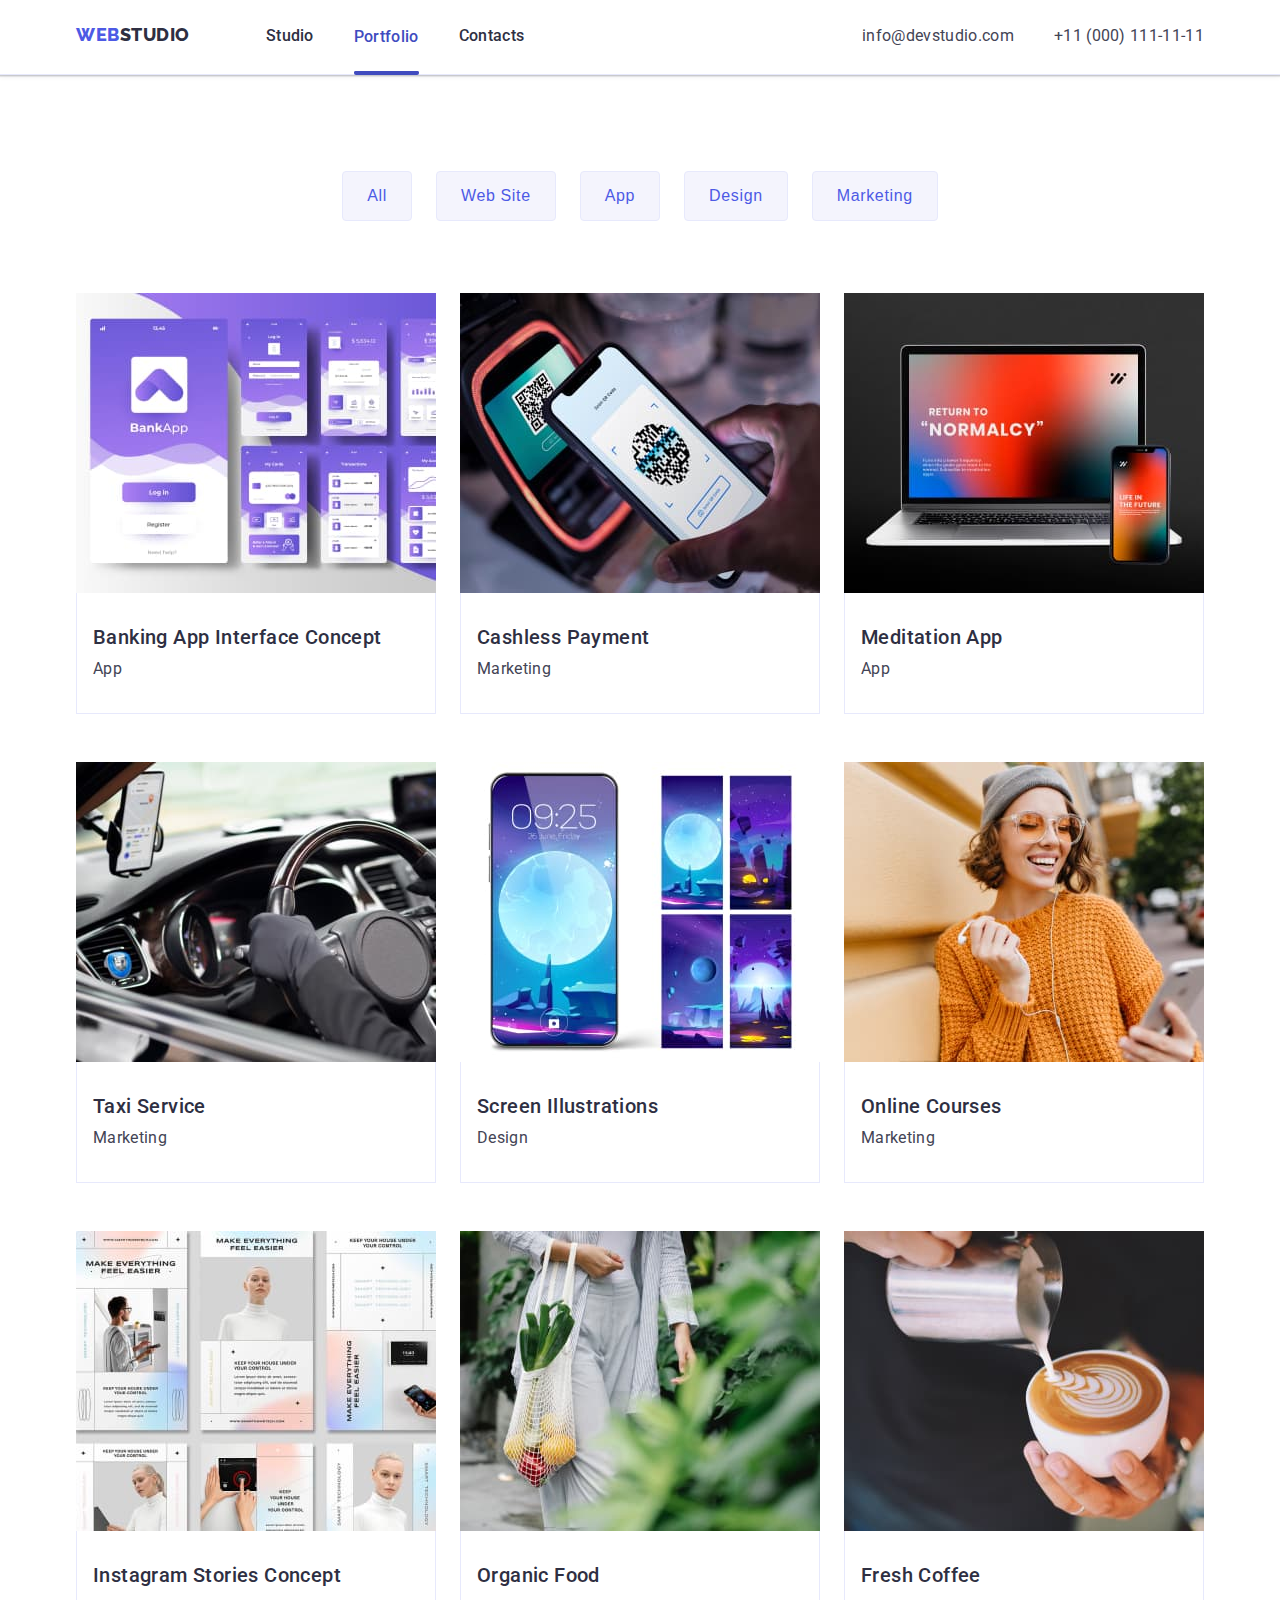
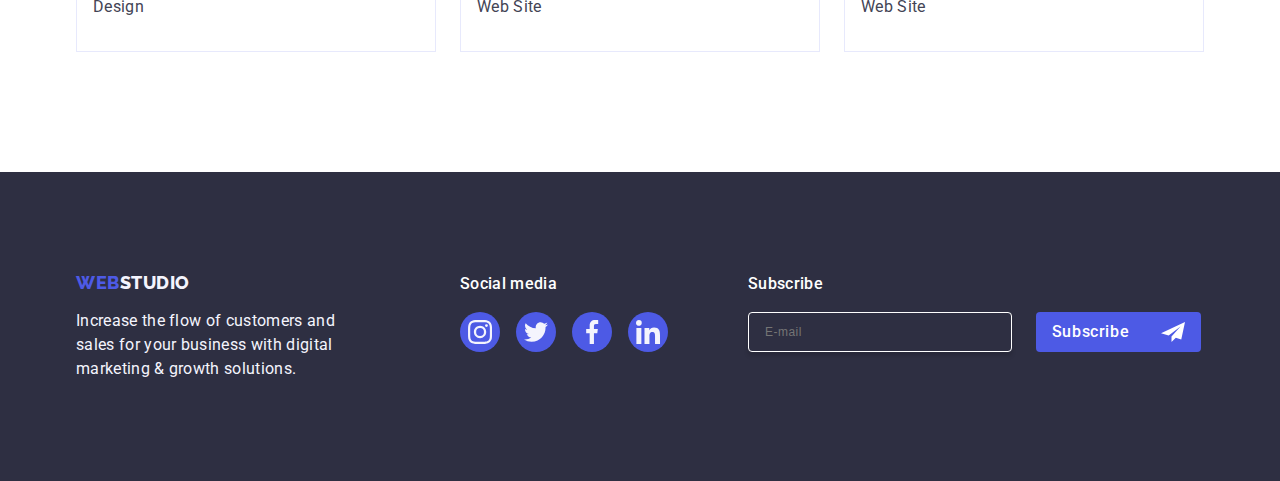
==== portfolio.html @ 71e17877 "e" ====
<!DOCTYPE html>
<html lang="en">
<head>
    <meta charset="UTF-8">
    <meta name="viewport" content="width=device-width, initial-scale=1.0">
    <title>goit-hw-06</title>
    <link rel="stylesheet" 
    href="https://cdnjs.cloudflare.com/ajax/libs/modern-normalize/2.0.0/modern-normalize.min.css" 
    integrity="sha512-4xo8blKMVCiXpTaLzQSLSw3KFOVPWhm/TRtuPVc4WG6kUgjH6J03IBuG7JZPkcWMxJ5huwaBpOpnwYElP/m6wg==" 
    crossorigin="anonymous" 
    referrerpolicy="no-referrer" />
    <link rel="stylesheet" href="./css/styles.css">
    <link rel="preconnect" href="https://fonts.googleapis.com">
    <link rel="preconnect" href="https://fonts.gstatic.com" crossorigin>
    <link href="https://fonts.googleapis.com/css2?family=Raleway:wght@800&family=Roboto:wght@400;500;700;900&display=swap" rel="stylesheet">
</head>
<body>
  <!--header-->
  <header class="header">
    <div class="first container">
    <nav class="navi navi-list ">
        <a href="./index.html" class="logo-link link">Web<span class="span">Studio</span></a>
        <ul class="list">
            <li><a href="./index.html" class="first-link link">Studio</a></li>
            <li><a href="./portfolio.html" class="first-link link container-menu-link">Portfolio</a></li>
            <li><a href="" class="first-link link">Contacts</a></li>
        </ul>
    </nav>
    <address class="address address-list">
         <ul class="list">
            <li><a href="mailto:info@devstudio.com" class="item link">info@devstudio.com</a></li>
            <li><a href="tel:+110001111111" class="item link">+11 (000) 111-11-11</a></li>
        </ul>
    </address>
</div>
</header>
    <main>
          <!--section button-->
        <section class="fifth-section">
            <div class="container">
            <h1 class="visually-hidden">Buttons</h1>
            <ul class="list button-list">
                <li><button type="button" class="filter-button">All</button></li>
                <li><button type="button" class="filter-button">Web Site</button></li>
                <li><button type="button" class="filter-button">App</button></li>
                <li><button type="button" class="filter-button">Design</button></li>
                <li><button type="button" class="filter-button">Marketing</button></li>
            </ul>
              <!--app list-->
              <ul class="list app-list">
                <li class="app-link"> 
                    <a href="" class=" link app-img"> 
                        <div class="app-animation">
                        <img  class="img-list" src="./images/imga.jpg" alt="purple banking app on screen" width="360" height="300"> 

                     <p  class="app-animation-p ">14 Stylish and User-Friendly App Design Concepts · Task Manager App · Calorie Tracker App · 
                        Exotic Fruit Ecommerce App · Cloud Storage App
                    </p>
            
                    </div>
                    <div class="app-card" > 
                        <h2 class="app">Banking App Interface Concept</h2>
                        <p class="card paragraph">App</p>
                    </div>
                    </a>
                </li>
                <li class="app-link" >
                    <a href="" class=" link app-img">
                        <div class="app-animation"> 
                        <img  class="img-list" src="./images/imgb.jpg" alt="cashless payment by smartphone" width="360" height="300">
                        
                       
                            <p class="app-animation-p " >14 Stylish and User-Friendly App Design Concepts · Task Manager App · Calorie Tracker App · 
                               Exotic Fruit Ecommerce App · Cloud Storage App
                           </p>
                           
                           </div>
                        <div class="app-card" >
                        <h2 class="app">Cashless Payment</h2>
                        <p class="card paragraph">Marketing</p>
                    </div>
                    </a>
                </li>
                <li class="app-link" >
                    <a href="" class=" link app-img">
                        <div class="app-animation"> 
                        <img  class="img-list" src="./images/imgc.jpg" alt="some app for computer and smartphone" width="360" height="300">
                        
                            <p  class="app-animation-p ">14 Stylish and User-Friendly App Design Concepts · Task Manager App · Calorie Tracker App · 
                               Exotic Fruit Ecommerce App · Cloud Storage App
                           </p>

                           </div>
                        <div  class="app-card">
                        <h2 class="app">Meditation App</h2>
                        <p class="card paragraph">App</p>
                    </div>
                    </a>
                </li>
                <li class="app-link" >
                    <a href="" class=" link app-img">
                        <div class="app-animation"> 
                        <img   class="img-list" src="./images/imgd.jpg" alt="black taxi car" width="360" height="300">
                        
                       
                            <p  class="app-animation-p ">14 Stylish and User-Friendly App Design Concepts · Task Manager App · Calorie Tracker App · 
                               Exotic Fruit Ecommerce App · Cloud Storage App
                           </p>
                      
                           
                           </div>
                        <div class="app-card">
                        <h2 class="app">Taxi Service</h2>
                        <p class="card paragraph">Marketing</p>
                  </div>
                    </a>
                </li>
                <li class="app-link" >
                    <a href="" class=" link app-img">
                        <div class="app-animation"> 
                        <img  class="img-list" src="./images/imge.jpg" alt="galaxy pictures" width="360" height="300">
                        
                       
                            <p  class="app-animation-p ">14 Stylish and User-Friendly App Design Concepts · Task Manager App · Calorie Tracker App · 
                               Exotic Fruit Ecommerce App · Cloud Storage App
                           </p>
                      
                           
                           </div>
                        <div class="app-card" >
                        <h2 class="app">Screen Illustrations</h2>
                        <p class="card paragraph">Design</p>
                    </div>
                    </a>
                </li>
                <li class="app-link" >
                    <a href="" class=" link app-img">
                        <div class="app-animation"> 
                        <img  class="img-list" src="./images/imgf.jpg" alt="smiling girl in a orange jumper" width="360" height="300">
                        
                       
                            <p class="app-animation-p " >14 Stylish and User-Friendly App Design Concepts · Task Manager App · Calorie Tracker App · 
                               Exotic Fruit Ecommerce App · Cloud Storage App
                           </p>
                      
                           
                           </div>
                        <div class="app-card">
                        <h2 class="app">Online Courses</h2>
                        <p class="card paragraph">Marketing</p>
                    </div>
                    </a>
                </li>
                <li class="app-link" >
                    <a href="" class=" link app-img">
                        <div class="app-animation"> 
                        <img  class="img-list" src="./images/imgj.jpg" alt="pictures from Instagram" width="360" height="300">
                        
                       
                            <p  class="app-animation-p ">14 Stylish and User-Friendly App Design Concepts · Task Manager App · Calorie Tracker App · 
                               Exotic Fruit Ecommerce App · Cloud Storage App
                           </p>
                      
                           </div>
                        <div class="app-card" >
                        <h2 class="app">Instagram Stories Concept</h2>
                        <p class="card paragraph">Design</p>
                    </div>
                    </a>
                </li>
                <li class="app-link" >
                    <a href="" class=" link app-img">
                        <div class="app-animation"> 
                        <img  class="img-list" src="./images/imgi.jpg" alt="part of body and food in a organic bag" width="360" height="300">
                        
                       
                            <p  class="app-animation-p ">14 Stylish and User-Friendly App Design Concepts · Task Manager App · Calorie Tracker App · 
                               Exotic Fruit Ecommerce App · Cloud Storage App
                           </p>
                      
                           
                           </div>
                        <div class="app-card" >
                        <h2 class="app">Organic Food</h2>
                        <p class="card paragraph">Web Site</p>
                    </div>
                    </a>
                </li>
                <li class="app-link" >
                    <a href="" class=" link app-img">
                        <div class="app-animation"> 
                        <img class="img-list"  src="./images/imgk.jpg" alt="a man preparing a cap of coffee" width="360" height="300">
                        
                       
                            <p  class="app-animation-p ">14 Stylish and User-Friendly App Design Concepts · Task Manager App · Calorie Tracker App · 
                               Exotic Fruit Ecommerce App · Cloud Storage App
                           </p>
                      
                           
                           </div>
                        <div class="app-card">
                        <h2 class="app">Fresh Coffee</h2>
                        <p class="card paragraph">Web Site</p>
                    </div>
                    </a>
                </li>
            </ul>
        </div>
        </section>
    </main>
      <!--Footer-->
   <footer class="background">
    <div class="container-footer">
  <div class="footer-text-mina">
     <a href="./index.html" class="logo-link link link-block">Web<span class="second-span">Studio</span></a>
     <p class="paragraph-footer">Increase the flow of customers and sales for your business with digital marketing & growth solutions.</p>
     </div>
     <div class="social-media" >
         <p class="media">Social media</p>
         <ul  class="list list-two-footer">
             <li class="people list-svg"  > 
                 <a href="#" class="first-link-media-footer" >  
                     <svg class="svg-icons-list" width="24" height="24">
             <use href="./images/icons.svg#icon-instagram"></use> 
         </svg>
        </a>
     </li>
     <li class="people list-svg"  > 
         <a href="#" class="first-link-media-footer" >  
             <svg class="svg-icons-list" width="24" height="24">
                     <use href="./images/icons.svg#icon-twitter"></use>
                     </svg>
         </a>
     </li>
     <li class="people list-svg"  > 
         <a href="#" class="first-link-media-footer" >  
             <svg class="svg-icons-list" width="24" height="24">
                 <use href="./images/icons.svg#icon-facebook"></use>
             </svg>
         </a>
             </li>
             <li class="people list-svg"  > 
                 <a href="#" class="first-link-media-footer" >  
                     <svg class="svg-icons-list" width="24" height="24">
                 <use href="./images/icons.svg#icon-linkedin"></use>
             </svg>
         </a>
       </li>
         </ul>
         
     </div>
     <div class="footer-scr">
        <p class="media-scr">Subscribe</p>
        <form class="form-scr" name="signup_form" autocomplete="on" novalidate>
            <label class="label-scr">
        
                <input class="input-scr" type="email" name="email" placeholder="E-mail"/>
              </label>
    <button class="button-scr" type="submit">
        Subscribe 
        <svg class="svg-foter-button" width="24" height="24">
        <use href="./images/icon.svg#icon-Frame-3"></use>
        </svg>
    </button> 
</form>

</div> 
 </div>
 </footer>   
</body>
</html>
---- css/styles.css ----
:root {
  --main-text-color: #434455;
  --headers-color: #2e2f42;
  --footer-background-color: #2e2f42;
  --logo-color: #4d5ae5;
  --color: #8e8f99;
  --color:#404bbf;
  --background-color: #31d0aa;
  --color: #f4f4fd;
  --background: var(--IRIS, #4D5AE5);
  --color:var(--CORNFLOWER, #E7E9FC);
}
* { 
  box-sizing: border-box;
  margin: 0;
  padding: 0;
} 
body {
  font-family: 'Roboto', sans-serif;
  color: var(--main-text-color);
  background-color: #ffffff;
  margin-left: auto;
  margin-right: auto;
}
ul {
  list-style-type: none;
}
.logo-link {
  color:#4d5ae5;
  text-decoration: none;
  font-family: 'Raleway', sans-serif;
  font-size: 18px;
  font-weight: 800;
  line-height: 1.17;
  letter-spacing: 0.03em;
  text-transform: uppercase;
}
.logo-link > .span {
  color: #2e2f42;
}
.list {
  list-style-type: none;
  transition: color 250ms cubic-bezier(0.4, 0, 0.2, 1) ;
}

.first-link {
  color:#2e2f42;
  text-decoration: none;
  font-size: 16px;
  font-weight: 500;
  line-height: 1.5;
  letter-spacing: 0.02em;


}
.first-link:hover,
.first-link:focus {
  text-decoration: none;
  color: #404bbf;
}
.address {
  font-style: normal;
  display: inline-block; 
  padding: 24px 0;
}
.item {
  color: #434455;
  text-decoration: none;
  font-size: 16px;
  line-height: 1.5;
  letter-spacing: 0.02em;
}
.item:hover,
.item:focus {
  color: #404bbf;
}
.first-section { max-width: 1440px; 
  background-color: #2e2f42;
  background-image: linear-gradient(rgba(46, 47, 66, 0.7), rgba(46, 47, 66, 0.7)), url(../images/people-office.jpg);
  background-repeat: no-repeat; 
  background-position: center;
  background-size: cover;
margin: 0 auto;
}
.title {
  color: #ffffff;
  font-size: 56px;
  font-weight:700;
  line-height: 1.07;
  letter-spacing: 0.02em;
  text-align: center;
  max-width: 496px;
  margin: auto;
  
}
.first-button {
  color: #ffffff;
  background-color: #4D5AE5;
  font-size: 16px;
  font-weight: 500;
  line-height: 1.5;
  letter-spacing: 0.04em;
  cursor: pointer;
  word-wrap: break-word;
  padding: 16px 32px;
  margin: auto;
  display: block;
  margin-top: 48px;
  min-width: 169px;
  border-radius: 4px;
 transition:background-color 250ms cubic-bezier(0.4, 0, 0.2, 1);
}
.first-button:hover{ background-color: #404BBF; box-shadow: 0px 3px 1px 
  rgba(0, 0, 0, 0.1), 0px 2px 1px rgba(0, 0, 0, 0.08), 0px 2px 2px rgba(0, 0, 0, 0.12);}
.first-button:focus {box-shadow: 0px 3px 1px 
  rgba(0, 0, 0, 0.1), 0px 2px 1px rgba(0, 0, 0, 0.08), 0px 2px 2px rgba(0, 0, 0, 0.12);
  background-color: #404BBF;
}
.title-list {
  list-style: none;
}
.title-two {
  color: #2e2f42;
  font-size: 20px;
  font-weight: 500;
  line-height: 1.2;
  letter-spacing: 0.02em;
}
.paragraph {
  color: #434455;
  font-size: 16px;
  line-height: 1.5;
  letter-spacing: 0.02em;
}
.title-list-two {
  color: #2e2f42;
  font-size: 36px;
  font-weight: 700;
  line-height: 1.11;
  text-align: center;
  letter-spacing: 0.02em;
  text-transform: capitalize;
}
.section-four {
  background: #F4F4FD;
  flex-shrink: 0;
}
.title-four {
  color: #2e2f42;
  font-size: 36px;
  font-weight: 700;
  line-height: 1.11;
  text-align: center;
  letter-spacing: 0.02em;
  text-transform: capitalize;
}
.people {
  background-color: #FFFFFF;
}

.background {
  background-color: #2e2f42;
  flex-shrink: 0;
}
.second-paragraph {
      line-height: 1.5;
      color: #F4F4FD;
      letter-spacing: 0.02em;
}
.logo-link {
  color:#4d5ae5;
  text-decoration: none;
  font-family: 'Raleway', sans-serif;
  font-size: 18px;
  font-weight: 800;
  line-height: 1.17;
  letter-spacing: 0.03em;
  text-transform: uppercase;
}
.logo-link > .second-span {
  color: #f4f4fd;
}


.list {
  list-style: none;
}
.link {
  text-decoration: none;
  transition:  color 250ms cubic-bezier(0.4, 0, 0.2, 1);
}
.app {
  font-weight: 500;
  font-size: 20px;
  line-height: 1.2;
  letter-spacing: 0.02em;
  color: #2e2f42;
}
.person{
  display: block;
}

.header{
  border-bottom: 1px solid #e7e9fc;
  box-shadow: 0px 2px 1px rgba(46, 47, 66, 0.08), 0px 1px 1px
   rgba(46, 47, 66, 0.16), 0px 1px 6px rgba(46, 47, 66, 0.08);
}
.first{
   display: flex;
}
.container{
  width: 1158px;
  margin: 0 auto;
  padding-left: 15px; 
  padding-right: 15px;
  
}
.address-list {
  display: flex;
  gap: 40px;
  margin-left: auto;

}
.navi-list {
  display: flex;
  flex-direction: row;
  align-items: baseline;}
.logo-link{
  margin-right: 76px;
}
.list{
  display: flex;
  gap: 40px;
}
.first-link{
  padding-top: 24px;
  padding-bottom: 24px; ;
  display:inline-block;

}
 
.first-section{padding: 188px 0;

}

.first-button{
  display: block;
  min-width: 169px;
  height: 56px;
  border: none;
  background-color: #4d5ae5; 
  border-radius: 4px; 
  cursor: pointer;
}
.second-section{
  padding: 120px 0;
}
.visually-hidden{
  position: absolute;
  width: 1px;
  height: 1px;
  margin: -1px;
  border: 0;
  padding: 0;
  white-space: nowrap;
  clip-path: inset(100%);
  clip: rect(0 0 0 0);
  overflow: hidden;
}
img {
  display: block;
}
.list-two{
  gap: 24px; 
  justify-content: center; 
  
}
.list{
  list-style: none;
  margin: 0;
  padding-left: 0;

}
.title-list{
  width: calc((100% - 72px) / 4); 
}
.title-two{
  margin-bottom: 8px; 
 }
.third-section{
  padding-bottom: 120px;
}


.title-list-two{
  margin-bottom: 72px;
text-align: center;

}
.four-section{
padding: 120px 0 ;
background: var(--CLOUD, #F4F4FD);
}
.title-four{
  margin-bottom: 72px;
  text-align: center; 
}
.people{
  width: calc((100% - 72px) / 4);
  border-radius: 0px 0px 4px 4px;
  background: none;
  background-color: transparent;

}
.second{
  padding: 32px 0 ;
  border-radius: 0px 0px 4px 4px;
background: var(--WHITE, #FFF);
box-shadow: 0px 2px 1px 0px rgba(46, 47, 66, 0.08), 0px 1px 1px 0px 
rgba(46, 47, 66, 0.16), 0px 1px 6px 0px rgba(46, 47, 66, 0.08);
}
.title-second {
  text-align: center;
}

.background{
  padding: 100px 0;
}
.link-block {
  display: inline-block;
  margin-bottom: 16px;
}
.second-paragraph {
  max-width: 264px;
}
.button-list {
  justify-content: center;
  gap: 24px;
  margin-bottom: 72px;
 
}
.filter-button  {
  padding: 12px 24px;
  border: 1px solid #e7e9fc;
  border-radius: 4px; 
  display: block;
  transition: color 250ms cubic-bezier(0.4, 0, 0.2, 1),
   background-color 250ms cubic-bezier(0.4, 0, 0.2, 1),
  border-color 250ms cubic-bezier(0.4, 0, 0.2, 1),
  box-shadow 250ms cubic-bezier(0.4, 0, 0.2, 1);

}
.filter-button:focus,
.filter-button:hover { box-shadow: 0px 3px 1px rgba(0, 0, 0, 0.1), 0px 2px 1px 
  rgba(0, 0, 0, 0.08), 0px 2px 2px rgba(0, 0, 0, 0.12);
  border: 1px solid transparent;
}
.app-list {
  display: flex;
  flex-wrap: wrap;
  column-gap: 24px;
  row-gap: 48px;
}
.app-link {
  width: calc((100% - 48px)/3);
}
.app-card {
  padding: 32px 16px;
  border: 1px solid #e7e9fc;
  border-top: none;
}
.app {
  margin-bottom: 8px;
}
.card {
  text-align: left;
}
.fifth-section{
  padding-top: 96px;
   padding-bottom: 120px;
}

.filter-button {
  color: #4D5AE5;
  background-color: #ffffff;
  font-size: 16px;
  font-weight: 500;
  line-height: 1.5;
  letter-spacing: 0.04em;
  cursor: pointer;
  border-radius: 4px;
border: 1px solid var(--CORNFLOWER, #E7E9FC);
background: var(--CLOUD, #F4F4FD);


}
.filter-button:hover,
.filter-button:focus {color: var(--WHITE, #FFF);
  background-color: #404BBF;}
   .link >svg{
    display: block;
  width: 100%;;
height: 100%;
fill: currentColor;
}

.icons{
  display: flex;
  align-items: center;
  justify-content: center;
  height: 112px;
  background-color: #f4f4fd;
  border-radius: 4px;
  margin-bottom: 8px;
}

.app-img {
  display: block;
  transition: box-shadow 250ms cubic-bezier(0.4, 0, 0.2, 1);
}
.app-img:hover{ box-shadow:0px 1px 6px rgba(46, 47, 66, 0.08), 0px 1px 1px
   rgba(46, 47, 66, 0.16), 0px 2px 1px rgba(46, 47, 66, 0.08);}
   .app-img:focus{
  box-shadow:0px 1px 6px rgba(46, 47, 66, 0.08), 0px 1px 1px
   rgba(46, 47, 66, 0.16), 0px 2px 1px rgba(46, 47, 66, 0.08); }

.list-two{
  display: flex;
  gap: 24px;
  justify-content: center;

}
.first-link-media{
  display: flex;
  align-items: center;
  justify-content: center;
  width: 100%;
  height: 100%;
  background-color: #4d5ae5;
  border: none;
  border-radius: 50%;
  cursor: pointer;
  transition:background-color 250ms cubic-bezier(0.4, 0, 0.2, 1);  
}
.first-link-media:hover,
.first-link-media:focus{
  background-color: #404bbf;
}

.svg-icons-list{
display: flex;
  fill: #f4f4fd;
}
.list-svg{
  width: 40px;
  height: 40px; 
  background-color: transparent;
}
.fivf-section{
  padding-top: 120px;
  padding-bottom: 120px; 
}
.title-list-fivf{
  height: 88px;
  width: 168px;
}
.clients{
  width: 100%;
  height: 100%;
  border: 1px solid #8e8f99;
  border-radius: 4px;
  display: flex;
  align-items: center;
  justify-content: center;
  color: #8e8f99;
  transition:border-color 250ms cubic-bezier(0.4, 0, 0.2, 1), 
  color 250ms cubic-bezier(0.4, 0, 0.2, 1); 
}
.clients:hover{ border-color: #404bbf; 
  color: #404bbf;
}
.clients:focus{ border-color: #404bbf;
  color: #404bbf;
}
.fivf{
  fill: currentColor;
}
.container-footer{
  display: flex;
   width: 1158px;
  margin: 0 auto;
  padding-left: 15px; 
  padding-right: 15px;
  align-items: baseline;}
.footer-text-mina{
  align-items: center;
  margin-right: 120px;
}
.media{
  font-weight: 500;
  line-height: 1.5;
  font-size:16px;
  letter-spacing: 0.02em;
  color:#FFFFFF;
  margin-bottom: 16px;
}

.list-two-footer{
  display: flex; 
  gap: 16px;
}
.first-link-media-footer{
  display: flex;
  align-items: center;
  justify-content: center;
  width: 100%;
  height: 100%;
  background-color: #4d5ae5;
  border: none;
  border-radius: 50%;
  cursor: pointer;
transition: background-color 250ms cubic-bezier(0.4, 0, 0.2, 1); 
}
.first-link-media-footer:hover,
.first-link-media-footer:focus{
  background-color: #31d0aa; 
}
.paragraph-footer{
  color: var(--CLOUD, #F4F4FD);
  font-size: 16px;
  font-weight: 400;
  line-height: 1.5; 
  letter-spacing: 0.32px;
width: 264px;
padding-left: 140 1020 100 156px;
}
.social-media{ 
  align-items:center;

}
.title-two-two{
  margin-bottom: 8px; 
  display: flex;
  flex-direction: column;
  justify-content: center;
  align-items: center;
}
.paragraph-two{
  display: flex;
  flex-direction: column;
  justify-content: center;
  align-items: center;
  padding-bottom: 8px;
}

.app-animation {
  position: relative;
  overflow: hidden;

}
.app-img:hover .app-animation-p,
.app-img:focus .app-animation-p {
  transform: translateY(0%);
}


.app-animation-p {
    position: absolute;
    top: 0;
    font-size: 16px;
    line-height: 1.5;
    letter-spacing: 0.02em;
    color:#F4F4FD;
    padding: 40px 32px;
    background-color: #4d5ae5;
    height: 100%;
    width: 100%;
    transform: translateY(100%);}
    
p {transition: transform 250ms cubic-bezier(0.4, 0, 0.2, 1); 
}

.container-menu-link::after {
  position: absolute;
  content:'';
  left: 0;
  bottom: -1px;
  background-color: #404bbf;
  border-radius: 2px;
  border-bottom: 4px solid #404bbf;
width: 100%;
display: block;
}
a.container-menu-link {
  position: relative;
  color:#404bbf;
  padding-top: 25px;
  padding-bottom: 25px;
  transition: color 250ms cubic-bezier(0.4, 0, 0.2, 1);
}
.is-hidden{
  pointer-events: none;
  visibility: hidden;
  opacity: 0;
  transform: translateX(-50%) translateY(-50%) scale(0) rotate(0deg) skew(40deg, 40deg);
 


}
.backdrop{
  position: fixed;
  inset: 0 0 auto;
  min-height: 100vh;
  display: flex;
  justify-content: center;
  align-items: center;
pointer-events: all;
opacity: 1;
background-color: rgba(46, 47, 66, 0.4);
transition: opacity 250ms cubic-bezier(0.4, 0, 0.2, 1), visibility 250ms cubic-bezier(0.4, 0, 0.2, 1);
}
.backdrop.is-hidden{
  opacity: 0;
  pointer-events: none;

}
.modal-body{
position: absolute;
top: 50%;
border-radius: 4px;
background: #FCFCFC;
box-shadow: 0px 2px 1px 0px rgba(0, 0, 0, 0.20), 0px 1px 3px 0px rgba(0, 0, 0, 0.12), 0px 1px 1px 0px 
rgba(0, 0, 0, 0.14);
width: 408px;
min-height: 584px;
flex-shrink: 0;
left: 50%;
transform: translate(-50%,-50%);
transition: transform 250ms cubic-bezier(0.4, 0, 0.2, 1);
padding: 72px 24px 24px 24px;
}
.close-button{
  position: absolute;
  top: 24px;
  right: 24px;
  width: 24px;
  height: 24px;
  display: flex;
  align-items: center;
  justify-content: center;
  background-color: #E7E9FC ;
  border: 1px solid rgba(0, 0, 0, 0.1);
  border-radius: 50%;
  padding: 0;
  cursor: pointer;
  transition: background-color 250ms cubic-bezier(0.4, 0, 0.2, 1),
    border 250ms cubic-bezier(0.4, 0, 0.2, 1);
}
.close-button:hover,
.close-button:focus {
  background-color: #404bbf;
  border: none;
  fill: #ffffff;
}
.closed-button-svg{
  transition: fill 250ms cubic-bezier(0.4, 0, 0.2, 1); 
}
.form-scr{
  display: flex;
  gap: 24px;
}
.input-scr{
  width: 264px;
  height: 40px;
  border: 1px solid #ffffff;
  background-color: transparent; 
  font-size: 12px;
  line-height: 1.5;
  padding-left: 16px;
  box-shadow: 0px 4px 4px 0px rgba(0, 0, 0, 0.15);
  border-radius: 4px; 
  color: #ffffff; 
    gap: 24px;
    font-weight: 400;
    letter-spacing: 0.48px;
  }

.button-scr{
  min-width: 165px;
  height: 40px; 
  display: flex; 
  justify-content: center; 
  align-items: center; 
  font-size: 16px ;
  font-weight: 500 ;
  line-height: 1.5;
  color: #ffffff ;
  cursor: pointer;
  background-color: #4D5AE5 ;
  border: none;
  border-radius: 4px; 
  font-family: Roboto, sans-serif;
  letter-spacing: 0.64px;
  gap: 16px;
}
.footer-scr{
  margin-left: 80px;
 }
.media-scr{
  margin-bottom: 16px;
  color: #ffffff;
  font-size: 16px;
  font-weight: 500;
  line-height: 1.5;
  letter-spacing: 0.32px;
}
.form-scr input[placeholder] {
  color:#ffffff;
}
.svg-foter-button{
  margin-left: 16px;

}
.modal-window{
  margin-bottom: 16px;
  color: #ffffff;
  font-size: 16px;
  font-weight: 500;
  line-height: 1.5;
  letter-spacing: 0.32px;
  text-align: center; 
  color: #2E2F42  ;
}
.form-send-button {
  display: block;
  min-width: 169px;
  height: 56px;
  text-align: center;
  font-size: 16px;
  font-weight: 500;
  line-height: 1.5;
  letter-spacing: 0.64px;
  border-radius: 4px;
  border: none;
  cursor: pointer;
  color: #ffffff ;
  background: #4D5AE5 ;
  box-shadow: 0px 4px 4px 0px rgba(0, 0, 0, 0.15);
  margin: 0 auto;
  transition: background-color 250ms cubic-bezier(0.4, 0, 0.2, 1);
}
.privacy-policy-link {
  color: #4D5AE5 ; ;
}
.modal-form-privacy-input:checked + .modal-form-privacy-label span {
  background-color: #404bbf; 
  border: none;
  fill: #F4F4FD; ;
}

.modal-form-textarea {
  color: rgba(46, 47, 66, 0.4);
  width: 100%;
  height: 120px;
  font-size: 12px;
  font-weight: 400;
  line-height: 1.17;
  letter-spacing: 0.48px;
  padding: 8px 16px;
  border-radius: 4px;
  border: 1px solid rgba(46, 47, 66, 0.4);
  resize: none;
  background-color: transparent;
  outline: transparent;
  transition: border-color 250ms cubic-bezier(0.4, 0, 0.2, 1);
}

.modal-form-textarea:focus {
  border-color: #4D5AE5;
}

.modal-form-fourth-box {
  margin-bottom: 24px;
}

.modal-form-privacy-label {
  display: block;
  color:  #8e8f99;;
  font-size: 12px;
  font-weight: 400;
  line-height: 1.17;
  letter-spacing: 0.48px;
  
  
}

.user-privacy-box {
  width: 16px;
  height: 16px;
  border-radius: 2px;
  border: 1px solid rgba(46, 47, 66, 0.4);
  display: inline-flex;
  align-items: center;
  justify-content: center;
  fill: transparent;
  transition: background-color 250ms cubic-bezier(0.4, 0, 0.2, 1),
    border 250ms cubic-bezier(0.4, 0, 0.2, 1),
    fill 250ms cubic-bezier(0.4, 0, 0.2, 1);
    margin-right: 8px;
}


.modal-first-box {
  margin-bottom: 8px;
  position: relative; 
}

.modal-form-label {
  color:#8e8f99 ;
  font-size: 12px;
  font-weight: 400;
  line-height: 1.17;
  letter-spacing: 0.48px;
  margin-bottom: 4px;
  display: block;
}

.modal-second-box {
  position: relative;
  margin-bottom: 8px;
}

.modal-input {
  width: 100%;
  height: 40px;
  border-radius: 4px;
  border: 1px solid rgba(46, 47, 66, 0.4);
  background-color: transparent;
  padding-left: 38px;
  outline: transparent;
  transition: border-color 250ms cubic-bezier(0.4, 0, 0.2, 1);
}

.modal-input:focus {
  border-color: #4D5AE5; 
}

.modal-input:focus +.modal-form-icon {
  fill: #4D5AE5;
}

.modal-form-icon {
  position: absolute;
  left: 16px;
  top: 50%;
  transform: translateY(-50%);
  transition: fill 250ms cubic-bezier(0.4, 0, 0.2, 1);
}


.modal-form-icon:focus {
  fill: #4D5AE5;
}

.modal-form-comment-box {
  margin-bottom: 16px;
}


.data-modal-backdrop {
  position: fixed;
  top: 0;
  left: 0;
  width: 100%;
  height: 100%;
  background-color: rgba(46, 47, 66, 0.4);
  transition: opacity 250ms var(--transition-variable),
    visibility 250ms var(--transition-variable);
}

.modal-box {
  position: absolute;
  top: 50%;
  left: 50%;
  transform: translate(-50%, -50%);
  width: 408px;
  min-height: 584px;
  border-radius: 4px;
  background-color: var(--background-color-modal-window);
  box-shadow: 0px 2px 1px 0px rgba(0, 0, 0, 0.2),
    0px 1px 3px 0px rgba(0, 0, 0, 0.12), 0px 1px 1px 0px rgba(0, 0, 0, 0.14);
  transition: transform 250ms var(--transition-variable);
  padding: 72px 24px 24px 24px;
}
.visually-hidden{
  position: absolute;
  width: 1px;
  height: 1px;
  margin: -1px;
  border: 0;
  padding: 0;
  white-space: nowrap;
  clip-path: inset(100%);
  clip: rect(0 0 0 0);
overflow: hidden;
}
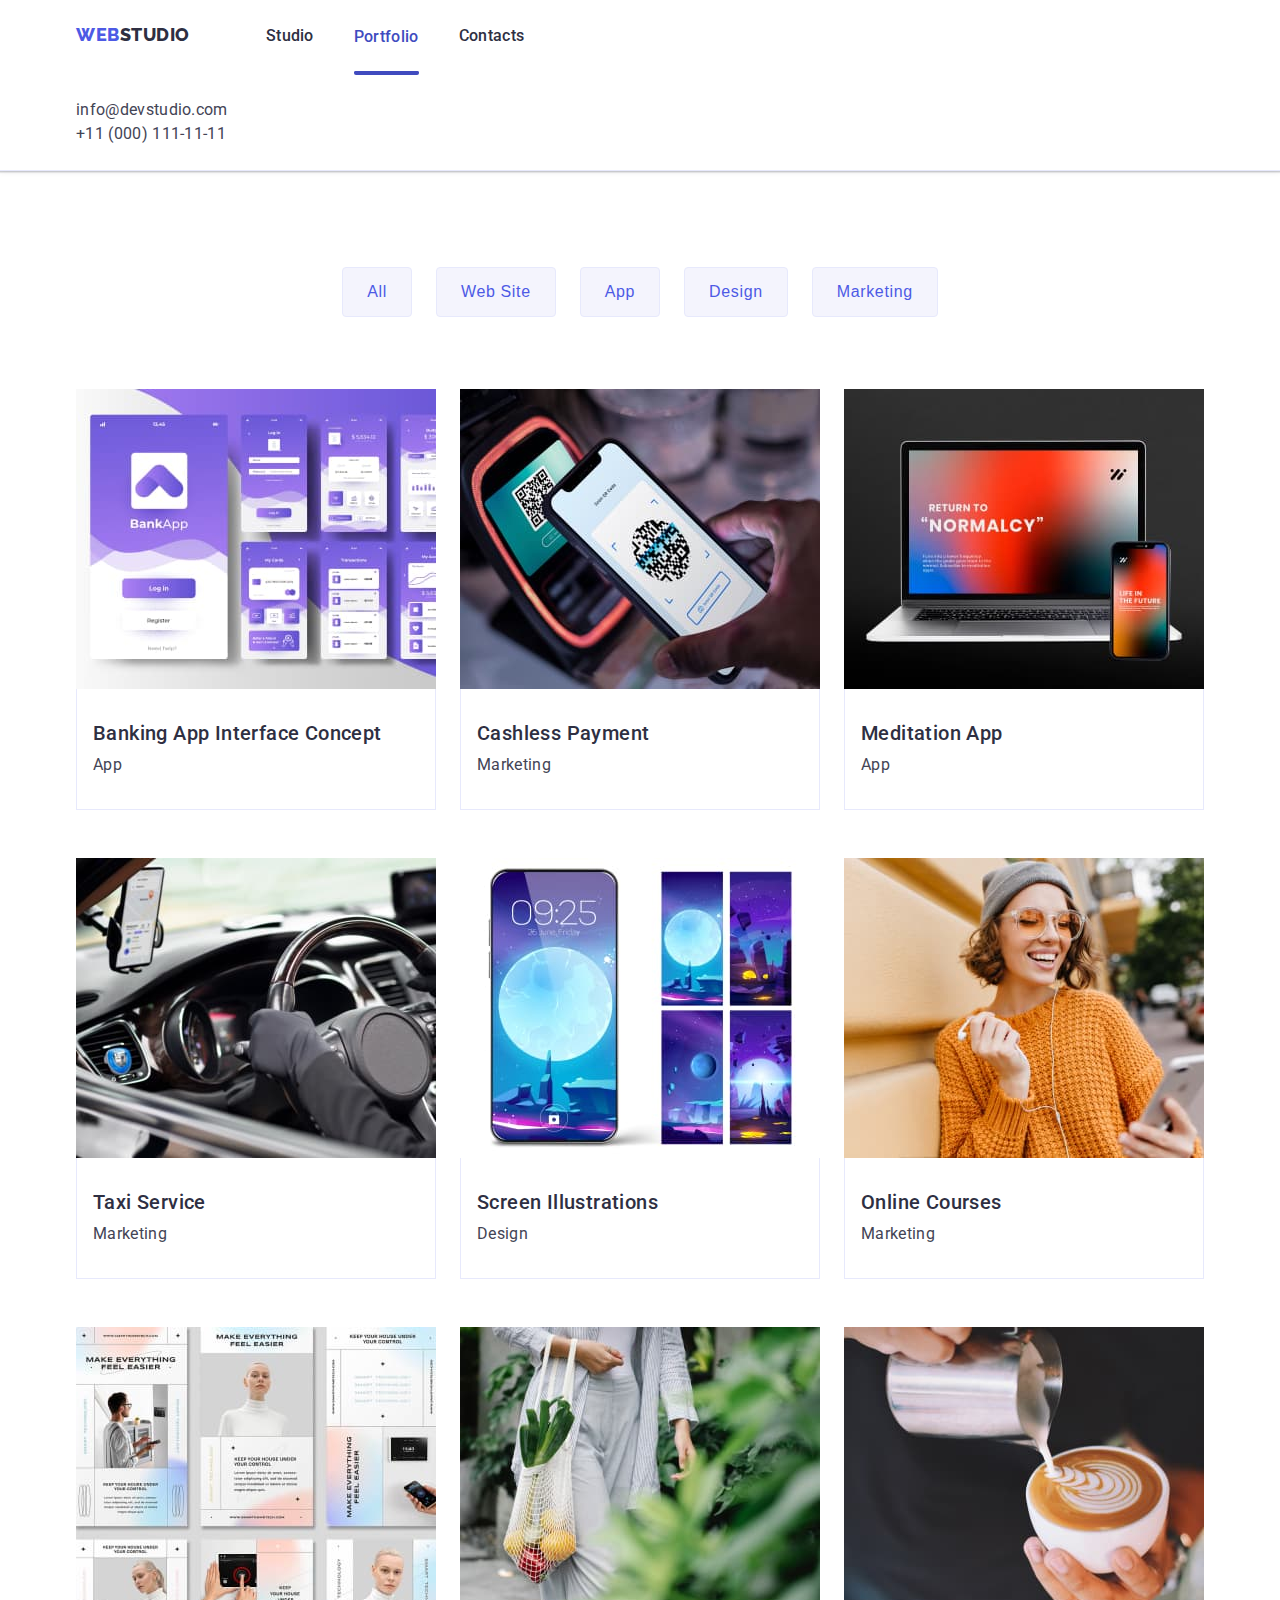
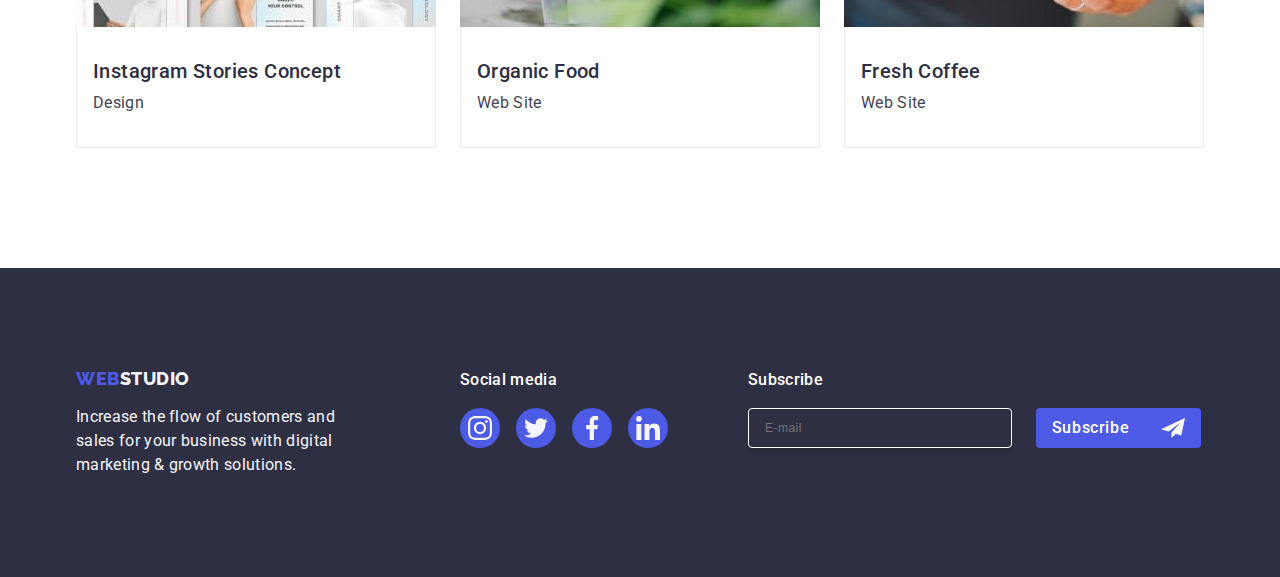
==== commit 66642017: "u" ====
--- a/portfolio.html
+++ b/portfolio.html
@@ -27,7 +27,7 @@
         </ul>
     </nav>
     <address class="address address-list">
-         <ul class="list">
+         <ul class="address-contakt">
             <li><a href="mailto:info@devstudio.com" class="item link">info@devstudio.com</a></li>
             <li><a href="tel:+110001111111" class="item link">+11 (000) 111-11-11</a></li>
         </ul>
--- a/css/styles.css
+++ b/css/styles.css
@@ -1,4 +1,3 @@
-
 :root {
   --main-text-color: #434455;
   --headers-color: #2e2f42;
@@ -11,252 +10,28 @@
   --background: var(--IRIS, #4D5AE5);
   --color:var(--CORNFLOWER, #E7E9FC);
 }
-* { 
+
+.container {
+  width: 100%;
+  padding-left: 15px;
+  padding-right: 15px;
+  margin-left: auto;
+  margin-right: auto;
+}
+
+* {
   box-sizing: border-box;
   margin: 0;
   padding: 0;
-} 
-body {
-  font-family: 'Roboto', sans-serif;
-  color: var(--main-text-color);
-  background-color: #ffffff;
-  margin-left: auto;
-  margin-right: auto;
-}
-ul {
-  list-style-type: none;
-}
-.logo-link {
-  color:#4d5ae5;
-  text-decoration: none;
-  font-family: 'Raleway', sans-serif;
-  font-size: 18px;
-  font-weight: 800;
-  line-height: 1.17;
-  letter-spacing: 0.03em;
-  text-transform: uppercase;
-}
-.logo-link > .span {
-  color: #2e2f42;
-}
-.list {
-  list-style-type: none;
-  transition: color 250ms cubic-bezier(0.4, 0, 0.2, 1) ;
-}
-
-.first-link {
-  color:#2e2f42;
-  text-decoration: none;
-  font-size: 16px;
-  font-weight: 500;
-  line-height: 1.5;
-  letter-spacing: 0.02em;
-
-
-}
-.first-link:hover,
-.first-link:focus {
-  text-decoration: none;
-  color: #404bbf;
-}
-.address {
-  font-style: normal;
-  display: inline-block; 
-  padding: 24px 0;
-}
-.item {
-  color: #434455;
-  text-decoration: none;
-  font-size: 16px;
-  line-height: 1.5;
-  letter-spacing: 0.02em;
-}
-.item:hover,
-.item:focus {
-  color: #404bbf;
-}
-.first-section { max-width: 1440px; 
-  background-color: #2e2f42;
-  background-image: linear-gradient(rgba(46, 47, 66, 0.7), rgba(46, 47, 66, 0.7)), url(../images/people-office.jpg);
-  background-repeat: no-repeat; 
-  background-position: center;
-  background-size: cover;
-margin: 0 auto;
-}
-.title {
-  color: #ffffff;
-  font-size: 56px;
-  font-weight:700;
-  line-height: 1.07;
-  letter-spacing: 0.02em;
-  text-align: center;
-  max-width: 496px;
-  margin: auto;
-  
-}
-.first-button {
-  color: #ffffff;
-  background-color: #4D5AE5;
-  font-size: 16px;
-  font-weight: 500;
-  line-height: 1.5;
-  letter-spacing: 0.04em;
-  cursor: pointer;
-  word-wrap: break-word;
-  padding: 16px 32px;
-  margin: auto;
+}
+
+.img{
   display: block;
-  margin-top: 48px;
-  min-width: 169px;
-  border-radius: 4px;
- transition:background-color 250ms cubic-bezier(0.4, 0, 0.2, 1);
-}
-.first-button:hover{ background-color: #404BBF; box-shadow: 0px 3px 1px 
-  rgba(0, 0, 0, 0.1), 0px 2px 1px rgba(0, 0, 0, 0.08), 0px 2px 2px rgba(0, 0, 0, 0.12);}
-.first-button:focus {box-shadow: 0px 3px 1px 
-  rgba(0, 0, 0, 0.1), 0px 2px 1px rgba(0, 0, 0, 0.08), 0px 2px 2px rgba(0, 0, 0, 0.12);
-  background-color: #404BBF;
-}
-.title-list {
-  list-style: none;
-}
-.title-two {
-  color: #2e2f42;
-  font-size: 20px;
-  font-weight: 500;
-  line-height: 1.2;
-  letter-spacing: 0.02em;
-}
-.paragraph {
-  color: #434455;
-  font-size: 16px;
-  line-height: 1.5;
-  letter-spacing: 0.02em;
-}
-.title-list-two {
-  color: #2e2f42;
-  font-size: 36px;
-  font-weight: 700;
-  line-height: 1.11;
-  text-align: center;
-  letter-spacing: 0.02em;
-  text-transform: capitalize;
-}
-.section-four {
-  background: #F4F4FD;
-  flex-shrink: 0;
-}
-.title-four {
-  color: #2e2f42;
-  font-size: 36px;
-  font-weight: 700;
-  line-height: 1.11;
-  text-align: center;
-  letter-spacing: 0.02em;
-  text-transform: capitalize;
-}
-.people {
-  background-color: #FFFFFF;
-}
-
-.background {
-  background-color: #2e2f42;
-  flex-shrink: 0;
-}
-.second-paragraph {
-      line-height: 1.5;
-      color: #F4F4FD;
-      letter-spacing: 0.02em;
-}
-.logo-link {
-  color:#4d5ae5;
-  text-decoration: none;
-  font-family: 'Raleway', sans-serif;
-  font-size: 18px;
-  font-weight: 800;
-  line-height: 1.17;
-  letter-spacing: 0.03em;
-  text-transform: uppercase;
-}
-.logo-link > .second-span {
-  color: #f4f4fd;
-}
-
-
-.list {
-  list-style: none;
-}
-.link {
-  text-decoration: none;
-  transition:  color 250ms cubic-bezier(0.4, 0, 0.2, 1);
-}
-.app {
-  font-weight: 500;
-  font-size: 20px;
-  line-height: 1.2;
-  letter-spacing: 0.02em;
-  color: #2e2f42;
-}
-.person{
-  display: block;
-}
-
-.header{
-  border-bottom: 1px solid #e7e9fc;
-  box-shadow: 0px 2px 1px rgba(46, 47, 66, 0.08), 0px 1px 1px
-   rgba(46, 47, 66, 0.16), 0px 1px 6px rgba(46, 47, 66, 0.08);
-}
-.first{
-   display: flex;
-}
-.container{
-  width: 1158px;
-  margin: 0 auto;
-  padding-left: 15px; 
-  padding-right: 15px;
-  
-}
-.address-list {
-  display: flex;
-  gap: 40px;
-  margin-left: auto;
-
-}
-.navi-list {
-  display: flex;
-  flex-direction: row;
-  align-items: baseline;}
-.logo-link{
-  margin-right: 76px;
-}
-.list{
-  display: flex;
-  gap: 40px;
-}
-.first-link{
-  padding-top: 24px;
-  padding-bottom: 24px; ;
-  display:inline-block;
-
-}
- 
-.first-section{padding: 188px 0;
-
-}
-
-.first-button{
-  display: block;
-  min-width: 169px;
-  height: 56px;
-  border: none;
-  background-color: #4d5ae5; 
-  border-radius: 4px; 
-  cursor: pointer;
-}
-.second-section{
-  padding: 120px 0;
-}
-.visually-hidden{
+  max-width: 100%;
+  height: auto;
+}
+
+.visually-hidden {
   position: absolute;
   width: 1px;
   height: 1px;
@@ -268,343 +43,709 @@
   clip: rect(0 0 0 0);
   overflow: hidden;
 }
-img {
-  display: block;
-}
-.list-two{
-  gap: 24px; 
-  justify-content: center; 
-  
-}
-.list{
+
+body {
+  font-family: "Roboto", sans-serif;
+  color: var(--main-text-color);
+  background-color: #ffffff;
+}
+
+.link {
+  text-decoration: none;
+}
+
+ul,
+ol {
   list-style: none;
   margin: 0;
   padding-left: 0;
-
-}
-.title-list{
-  width: calc((100% - 72px) / 4); 
-}
-.title-two{
-  margin-bottom: 8px; 
+}
+
+.logo {
+  color:#4d5ae5;
+  font-family: "Raleway", sans-serif;
+}
+
+.list {
+  list-style: none;
+  margin: 0;
+  padding-left: 0;
+  display: none;
+}
+
+/* ------------------------------------------------- MOBILE ---------------------------------------------------------*/
+@media screen and (min-width: 320px) and (max-width: 767px) {
+  .container {
+    max-width: 428px;
+    padding-left: 15px;
+    padding-right: 15px;
+    margin-left: auto;
+    margin-right: auto;
+  }
+
+  .section {
+    padding: 96px 0;
+  }
+
+   /*---------------------------header-------------------------*/
+
+  .header{
+    border-bottom: 1px solid #e7e9fc;
+    box-shadow: 0px 2px 1px rgba(46, 47, 66, 0.08), 0px 1px 1px
+     rgba(46, 47, 66, 0.16), 0px 1px 6px rgba(46, 47, 66, 0.08);
+  }
+
+  .first-container {
+    display: flex;
+    justify-content: space-between;
+    align-items: center;
+  }
+
+  .list{
+    display:none;
+  }
+
+  .address-list {
+    display: flex;
+    gap: 40px;
+  }
+
+  .navigation {
+    display: flex;
+    align-items: center;
+  }
+
+
+  .logo-link {
+    color:#404bbf;
+    text-decoration: none;
+    font-family: 'Raleway', sans-serif;
+    font-size: 18px;
+    font-weight: 800;
+    line-height: 1.17;
+    letter-spacing: 0.03em;
+    text-transform: uppercase;
+    margin-right: 76px;
+  }
+  .logo-link > .span {
+    color: #2e2f42;
+  }
+
+  .first-link {
+    color:#2e2f42;
+    font-size: 16px;
+    font-weight: 500;
+    line-height: 1.5em;
+    letter-spacing: 0.32px;
+    display: inline-block;
+    padding: 24px 0;
+    transition: color 250ms var(--transition-variable);
+    position: relative;
+  }
+
+  .container-menu-link {
+    color: #404bbf;
+    position: relative;
+  }
+  .container-menu-link::after {
+    content: "";
+    position: absolute;
+    left: 0;
+    right: 2px;
+    bottom: -1px;
+    height: 4px;
+    background-color: #404bbf;
+    border-radius: 2px;
+  }
+
+  .address{
+    display: none;
+  }
+
+  .item {
+    color: #434455;
+    font-size: 16px;
+    font-weight: 400;
+    line-height: 1.5em;
+    letter-spacing: 0.32px;
+   
+    transition: color 250ms var(--transition-variable);
+  }
+  .link {
+    text-decoration: none; display: inline-block;
+    padding: 24px 0;
+    transition:  color 250ms cubic-bezier(0.4, 0, 0.2, 1);
+  }
+  .first-link:hover,
+  .first-link:focus,
+  .item:hover,
+  .item:focus {
+    color: #404bbf;
+  }
+
+/*----------------------SECTION 1---------------------------*/
+
+.first-section { max-width: 1440px; 
+  background-color: #2e2f42;
+  background-image: linear-gradient(rgba(46, 47, 66, 0.7), 
+  rgba(46, 47, 66, 0.7)), 
+  url(../images/people-office.jpg);
+  background-repeat: no-repeat; 
+  background-position: center;
+  background-size: cover;
+   margin: 0 auto;
+    padding-top: 112px;
+    padding-bottom: 112px;
+    width: 100%;
+    height: 432px;
+    margin: 0 auto;
+  }
+
+  @media (min-device-pixel-ratio: 2),
+    (-webkit-min-device-pixel-ratio: 2),
+    (min-resolution: 192dpi),
+    (min-resolution: 2dppx) {
+    .section-headline-background {
+      background-image: linear-gradient(
+          rgba(46, 47, 66, 0.7),
+          rgba(46, 47, 66, 0.7)
+        ),
+        url(../images/people-office.jpg);
+    }
+  }
+
+  .first-button {
+    color: #ffffff;
+    background-color: #4D5AE5;
+    font-size: 16px;
+    font-weight: 500;
+    line-height: 1.5em;
+    letter-spacing: 0.64px;
+    cursor: pointer;
+    margin: 0 auto;
+    min-width: 169px;
+    border-radius: 4px;
+   transition:background-color 250ms cubic-bezier(0.4, 0, 0.2, 1);
+   display: block;
+   min-width: 169px;
+   height: 56px;
+   border: none;
+   border-radius: 4px; 
  }
-.third-section{
-  padding-bottom: 120px;
-}
-
-
-.title-list-two{
-  margin-bottom: 72px;
-text-align: center;
-
-}
-.four-section{
-padding: 120px 0 ;
-background: var(--CLOUD, #F4F4FD);
-}
-.title-four{
-  margin-bottom: 72px;
-  text-align: center; 
-}
-.people{
-  width: calc((100% - 72px) / 4);
-  border-radius: 0px 0px 4px 4px;
-  background: none;
-  background-color: transparent;
-
-}
-.second{
-  padding: 32px 0 ;
-  border-radius: 0px 0px 4px 4px;
-background: var(--WHITE, #FFF);
-box-shadow: 0px 2px 1px 0px rgba(46, 47, 66, 0.08), 0px 1px 1px 0px 
-rgba(46, 47, 66, 0.16), 0px 1px 6px 0px rgba(46, 47, 66, 0.08);
-}
-.title-second {
-  text-align: center;
-}
-
-.background{
-  padding: 100px 0;
-}
-.link-block {
-  display: inline-block;
-  margin-bottom: 16px;
-}
-.second-paragraph {
-  max-width: 264px;
-}
-.button-list {
-  justify-content: center;
-  gap: 24px;
-  margin-bottom: 72px;
- 
-}
-.filter-button  {
-  padding: 12px 24px;
-  border: 1px solid #e7e9fc;
-  border-radius: 4px; 
-  display: block;
-  transition: color 250ms cubic-bezier(0.4, 0, 0.2, 1),
-   background-color 250ms cubic-bezier(0.4, 0, 0.2, 1),
-  border-color 250ms cubic-bezier(0.4, 0, 0.2, 1),
-  box-shadow 250ms cubic-bezier(0.4, 0, 0.2, 1);
-
-}
-.filter-button:focus,
-.filter-button:hover { box-shadow: 0px 3px 1px rgba(0, 0, 0, 0.1), 0px 2px 1px 
-  rgba(0, 0, 0, 0.08), 0px 2px 2px rgba(0, 0, 0, 0.12);
-  border: 1px solid transparent;
-}
-.app-list {
-  display: flex;
-  flex-wrap: wrap;
-  column-gap: 24px;
-  row-gap: 48px;
-}
-.app-link {
-  width: calc((100% - 48px)/3);
-}
-.app-card {
-  padding: 32px 16px;
-  border: 1px solid #e7e9fc;
-  border-top: none;
-}
-.app {
-  margin-bottom: 8px;
-}
-.card {
-  text-align: left;
-}
-.fifth-section{
-  padding-top: 96px;
-   padding-bottom: 120px;
-}
-
-.filter-button {
-  color: #4D5AE5;
-  background-color: #ffffff;
-  font-size: 16px;
-  font-weight: 500;
-  line-height: 1.5;
-  letter-spacing: 0.04em;
-  cursor: pointer;
-  border-radius: 4px;
-border: 1px solid var(--CORNFLOWER, #E7E9FC);
-background: var(--CLOUD, #F4F4FD);
-
-
-}
-.filter-button:hover,
-.filter-button:focus {color: var(--WHITE, #FFF);
-  background-color: #404BBF;}
-   .link >svg{
+
+  .first-button:hover{ background-color: #404BBF; box-shadow: 0px 3px 1px 
+    rgba(0, 0, 0, 0.1), 0px 2px 1px rgba(0, 0, 0, 0.08), 0px 2px 2px rgba(0, 0, 0, 0.12);}
+  .first-button:focus {box-shadow: 0px 3px 1px 
+    rgba(0, 0, 0, 0.1), 0px 2px 1px rgba(0, 0, 0, 0.08), 0px 2px 2px rgba(0, 0, 0, 0.12);
+    background-color: #404BBF;
+  } 
+  .title {
+    color: #ffffff;
+    font-size: 36px;
+    font-weight:700;
+    line-height: 1.11;
+    letter-spacing: 0.72px;
+    text-align: center;
+    max-width: 496px;
+    margin: 0 auto;
+  padding-bottom: 72px;
+  }
+  
+
+  /* -------------------------------- SECTION 2------------------------------------- */
+
+  .list-two{
+    display: flex;
+    flex-direction: column;
+    justify-content: center;
+    gap: 24px;
+    margin-bottom: 8px;
+  }
+  .list-two-1{
+    display: flex;
+    flex-direction: column;
+    justify-content: center;
+    align-items: center;
+    gap: 72px;
+  }
+  .list-two-2{
+    display: flex;
+    gap: 24px;
+    justify-content: center;
+    margin-top: 8px;
+  }
+
+  .title-two  {
+    color: #2e2f42;
+    font-size: 36px;
+    font-weight: 700;
+    line-height: 1.11em;
+    letter-spacing: 0.72px;
+    margin-bottom: 8px;
+    text-align: center;
+  }
+
+  .paragraph  {
+    color: #434455;
+    font-size: 16px;
+    font-weight: 500;
+    line-height: 1.5em;
+    letter-spacing: 0.32px;
+    padding-left: 16px;
+  }
+  .title-list {
+    list-style: none;
+
+  }
+
+  .second-section{
+    padding: 96px 0;
+  }
+
+  /* ------------------------------ SECTION 3----------------------------------- */
+
+  .third-section {
+    display: none;
+  }
+
+  /* -------------------------------SECTION 4--------------------------------------- */
+  .four-section {
+    background: #F4F4FD;
+   padding-bottom: 72px;}
+  
+  .title-four {
+    display: flex;
+    justify-content: center;
+    margin-bottom: 72px;
+    color: #2e2f42;
+    font-size: 36px;
+    font-weight: 700;
+    line-height: 1.11em;
+    letter-spacing: 0.72px;
+    text-transform: capitalize;
+    text-align: center; 
+      
+    }    
+    .person{
     display: block;
-  width: 100%;;
-height: 100%;
-fill: currentColor;
-}
-
-.icons{
-  display: flex;
-  align-items: center;
-  justify-content: center;
-  height: 112px;
-  background-color: #f4f4fd;
-  border-radius: 4px;
-  margin-bottom: 8px;
-}
-
-.app-img {
-  display: block;
-  transition: box-shadow 250ms cubic-bezier(0.4, 0, 0.2, 1);
-}
-.app-img:hover{ box-shadow:0px 1px 6px rgba(46, 47, 66, 0.08), 0px 1px 1px
-   rgba(46, 47, 66, 0.16), 0px 2px 1px rgba(46, 47, 66, 0.08);}
-   .app-img:focus{
-  box-shadow:0px 1px 6px rgba(46, 47, 66, 0.08), 0px 1px 1px
-   rgba(46, 47, 66, 0.16), 0px 2px 1px rgba(46, 47, 66, 0.08); }
-
-.list-two{
-  display: flex;
-  gap: 24px;
-  justify-content: center;
-
-}
-.first-link-media{
-  display: flex;
-  align-items: center;
-  justify-content: center;
-  width: 100%;
-  height: 100%;
-  background-color: #4d5ae5;
-  border: none;
-  border-radius: 50%;
-  cursor: pointer;
-  transition:background-color 250ms cubic-bezier(0.4, 0, 0.2, 1);  
-}
-.first-link-media:hover,
-.first-link-media:focus{
-  background-color: #404bbf;
-}
-
-.svg-icons-list{
-display: flex;
-  fill: #f4f4fd;
-}
-.list-svg{
-  width: 40px;
-  height: 40px; 
-  background-color: transparent;
-}
-.fivf-section{
-  padding-top: 120px;
-  padding-bottom: 120px; 
-}
-.title-list-fivf{
-  height: 88px;
-  width: 168px;
-}
-.clients{
-  width: 100%;
-  height: 100%;
-  border: 1px solid #8e8f99;
-  border-radius: 4px;
-  display: flex;
-  align-items: center;
-  justify-content: center;
-  color: #8e8f99;
-  transition:border-color 250ms cubic-bezier(0.4, 0, 0.2, 1), 
-  color 250ms cubic-bezier(0.4, 0, 0.2, 1); 
-}
-.clients:hover{ border-color: #404bbf; 
-  color: #404bbf;
-}
-.clients:focus{ border-color: #404bbf;
-  color: #404bbf;
-}
-.fivf{
-  fill: currentColor;
-}
-.container-footer{
-  display: flex;
-   width: 1158px;
-  margin: 0 auto;
-  padding-left: 15px; 
-  padding-right: 15px;
-  align-items: baseline;}
-.footer-text-mina{
-  align-items: center;
-  margin-right: 120px;
-}
-.media{
-  font-weight: 500;
-  line-height: 1.5;
-  font-size:16px;
-  letter-spacing: 0.02em;
-  color:#FFFFFF;
-  margin-bottom: 16px;
-}
-
-.list-two-footer{
-  display: flex; 
-  gap: 16px;
-}
-.first-link-media-footer{
-  display: flex;
-  align-items: center;
-  justify-content: center;
-  width: 100%;
-  height: 100%;
-  background-color: #4d5ae5;
-  border: none;
-  border-radius: 50%;
-  cursor: pointer;
-transition: background-color 250ms cubic-bezier(0.4, 0, 0.2, 1); 
-}
-.first-link-media-footer:hover,
-.first-link-media-footer:focus{
-  background-color: #31d0aa; 
-}
-.paragraph-footer{
-  color: var(--CLOUD, #F4F4FD);
-  font-size: 16px;
-  font-weight: 400;
-  line-height: 1.5; 
-  letter-spacing: 0.32px;
-width: 264px;
-padding-left: 140 1020 100 156px;
-}
-.social-media{ 
-  align-items:center;
-
-}
-.title-two-two{
-  margin-bottom: 8px; 
-  display: flex;
-  flex-direction: column;
-  justify-content: center;
-  align-items: center;
-}
-.paragraph-two{
-  display: flex;
-  flex-direction: column;
-  justify-content: center;
-  align-items: center;
-  padding-bottom: 8px;
-}
-
-.app-animation {
-  position: relative;
-  overflow: hidden;
-
-}
-.app-img:hover .app-animation-p,
-.app-img:focus .app-animation-p {
-  transform: translateY(0%);
-}
-
-
-.app-animation-p {
+    max-width: 100%;
+    height: auto;
+  }  
+
+  .people {
+    border-radius: 0px 0px 4px 4px;
+    box-shadow: 0px 1px 6px rgba(46, 47, 66, 0.08),
+      0px 1px 1px rgba(46, 47, 66, 0.16), 0px 2px 1px rgba(46, 47, 66, 0.08);
+  }
+
+  .title-two-two {
+    color: #2e2f42;
+    font-size: 20px;
+    font-weight: 500;
+    line-height: 1.2em;
+    letter-spacing: 0.4px;
+    margin-bottom: 8px;
+  }
+
+
+  .second {
+    padding: 32px 0px;
+    text-align: center;
+    background:#fff;
+  }
+
+  .paragraph-two {
+    color: var(--main-text-color);
+    font-size: 16px;
+    font-weight: 400;
+    line-height: 1.5em;
+    letter-spacing: 0.32px;
+  }
+
+  .list-svg{
+    width: 40px;
+    height: 40px;
+  }
+
+  .first-link-media{
+    display: flex;
+    align-items: center;
+    justify-content: center;
+    width: 100%;
+    height: 100%;
+    background-color: #4d5ae5;
+    border: none;
+    border-radius: 50%;
+    cursor: pointer;
+    transition:background-color 250ms cubic-bezier(0.4, 0, 0.2, 1);  
+  }
+  .first-link-media:hover,
+  .first-link-media:focus{
+    background-color: #404bbf;
+  }
+  .svg-icons-list{
+      fill: #f4f4fd;
+    }
+
+  /* ------------------------------------- SECTION 5------------------------------- */
+
+  .company-customers-names {
+    display: flex;
+    flex-wrap: wrap;
+    justify-content: center;
+    column-gap: 24px;
+    row-gap: 72px;
+    padding-bottom: 96px;
+  }
+
+  .fivf-section{
+    padding-top: 120px;
+    padding-bottom: 120px; 
+  }
+  .title-list-fivf{
+    height: 88px;
+    width: 168px;
+  }
+  .clients{
+    width: 100%;
+    height: 100%;
+    border: 1px solid #8e8f99;
+    border-radius: 4px;
+    display: flex;
+    align-items: center;
+    justify-content: center;
+    color: #8e8f99;
+    transition:border-color 250ms cubic-bezier(0.4, 0, 0.2, 1), 
+    color 250ms cubic-bezier(0.4, 0, 0.2, 1); 
+  }
+  .clients:hover{ border-color: #404bbf; 
+    color: #404bbf;
+  }
+  .clients:focus{ border-color: #404bbf;
+    color: #404bbf;
+  }
+  .fivf{
+    fill: currentColor;
+  }
+
+  /* ---------------------------------------- FOOTER ----------------------------------------*/
+
+  .background {
+    background-color: #2e2f42;
+    padding: 100px 0;
+  }
+
+  .container-footer{
+    display: flex;
+    flex-direction: column;
+    justify-content: center;
+    align-items: center;}
+
+    .footer-text-mina {
+    margin-bottom: 72px;
+    display: flex;
+    flex-direction: column;
+  }
+
+ .logo-link  {
+    font-family: "Raleway", sans-serif;
+    color:#4d5ae5;
+    font-size: 18px;
+    font-weight: 800;
+    line-height: 1.17em;
+    letter-spacing: 0.54px;
+    text-transform: uppercase;
+    margin: 0 auto;
+  }
+  .logo-link > .second-span {
+    color: #f4f4fd;
+  }
+
+
+  .paragraph-footer{
+    color: var(--CLOUD, #F4F4FD);
+    font-size: 16px;
+    font-weight: 400;
+    line-height: 1.5em; 
+    letter-spacing: 0.32px;
+  width: 264px;
+  }
+
+  .social-media{ 
+    align-items:center;
+  
+  }
+  .media{
+    font-weight: 500;
+    line-height: 1.5;
+    font-size:16px;
+    letter-spacing: 0.02em;
+    color:#FFFFFF;
+    margin:0 auto 16px auto;
+    text-align: center;
+  }
+
+  .first-link-media-footer{
+    display: flex;
+    align-items: center;
+    justify-content: center;
+    width: 100%;
+    height: 100%;
+    background-color: #4d5ae5;
+    border: none;
+    border-radius: 50%;
+    cursor: pointer;
+    transition:background-color 250ms cubic-bezier(0.4, 0, 0.2, 1);  
+  }
+  .first-link-media-footer:hover,
+  .first-link-media-footer:focus{
+    background-color: #31d0aa; 
+  }
+
+  .list-two-footer{
+    display: flex; 
+    gap: 16px;
+}
+
+
+.media-scr {
+  color: #ffffff;
+    font-size: 16px;
+    font-weight: 500;
+    line-height: 1.5;
+    letter-spacing: 0.32px;
+    text-align: center;
+    margin-bottom: 16px;
+  }
+
+  .footer-scr{
+    padding-top: 80px;
+   }
+   .form-scr {
+    display: flex;
+    flex-wrap: wrap;
+    justify-content: center;
+    gap: 16px;
+  }
+
+  .form-scr input[placeholder] {
+    color:#ffffff;
+  }
+
+  .input-scr{
+    width: 300px;
+    height: 40px;
+    border: 1px solid #ffffff;
+    background-color: transparent; 
+    font-size: 12px;
+    line-height: 1.5;
+    padding-left: 16px;
+    box-shadow: 0px 4px 4px 0px rgba(0, 0, 0, 0.15);
+    border-radius: 4px; 
+    color: #ffffff; 
+      gap: 24px;
+      font-weight: 400;
+      letter-spacing: 0.48px;
+    }
+
+    .button-scr{
+      min-width: 165px;
+      height: 40px; 
+      display: flex; 
+      justify-content: center; 
+      align-items: center; 
+      font-size: 16px ;
+      font-weight: 500 ;
+      line-height: 1.5;
+      color: #ffffff ;
+      cursor: pointer;
+      background-color: #4D5AE5 ;
+      border: none;
+      border-radius: 4px; 
+      font-family: Roboto, sans-serif;
+      letter-spacing: 0.64px;
+      gap: 16px;
+    }
+
+    .svg-foter-button{
+      margin-left: 16px;}
+    
+  /* -------------------------- HAMBURGER MOBILE --------------------------- */
+
+  .button-hamburger {
+    border: none;
+    background-color: #ffffff;
+    stroke: #2e2f42;
+  }
+
+  .menu-hamburger {
+    display: flex;
+    margin-top: 24px;
+    margin-right: 16px;
+    margin-bottom: 24px;
+  }
+
+  .menu-container-a {
+    overflow-y: auto;
+    position: fixed;
+    top: 0;
+    left: 0;
+    width: 100%;
+    height: 100%;
+    padding: 32px;
+    background-color:#ffffff ;
+    z-index: 999;
+    transform: translateY(100%);
+    transition: transform 250ms ease-in-out;
+  }
+
+  .menu-container-a.is-open {
+    transform: translateY(0);
+  }
+
+  .hamburger-div {
+    margin: auto;
+    max-width: 428px;
+  }
+
+  .hamburger-button-container {
+    display: flex;
+  }
+
+  .hamburger-close-button {
     position: absolute;
-    top: 0;
-    font-size: 16px;
-    line-height: 1.5;
-    letter-spacing: 0.02em;
-    color:#F4F4FD;
-    padding: 40px 32px;
+    top: 24px;
+    right: 24px;
+    width: 24px;
+    height: 24px;
+    border-radius: 50%;
+    display: flex;
+    align-items: center;
+    justify-content: center;
+    background-color: #e7e9fc;;
+    border: 1px solid rgba(0, 0, 0, 0.1);
+    padding: 0;
+    cursor: pointer;
+    transition: background-color 250ms var(--transition-variable),
+      border 250ms var(--transition-variable);
+  }
+
+  .hamburger-close-button:hover,
+  .hamburger-close-button:focus {
+    background-color:#404bbf;
+  }
+
+  .hamburger-close-svg {
+    fill:  #2e2f42;
+    width: 8px;
+    height: 8px;
+  }
+
+  .hamburger-close-button:hover > .hamburger-close-svg,
+  .hamburger-close-button:focus > .hamburger-close-svg {
+    fill: #fff;
+  }
+
+  .hamburger-navigation {
+    padding-left: 40px;
+    padding-top: 80px;
+  }
+
+  .hamburger-nav-list {
+    display: flex;
+    flex-direction: column;
+  }
+
+  .hamburger-nav-link {
+    font-family: Roboto;
+    font-size: 36px;
+    font-style: normal;
+    font-weight: 700;
+    line-height: 40px;
+    letter-spacing: 0.72px;
+    text-transform: capitalize;
+    color: #2e2f42;
+    transition: color 250ms var(--transition-variable);
+  }
+
+  .hamburger-nav-link:hover,
+  .hamburger-nav-link:focus {
+    color: #404bbf;
+  }
+
+  .hamburger-address {
+    padding-top: 196px;
+  }
+
+  .hamburger-address-list {
+    display: flex;
+    flex-direction: column;
+    padding-left: 40px;
+  }
+
+  .hamburger-phone {
+    color: #4d5ae5;
+    font-family: Roboto;
+    font-size: 36px;
+    font-style: normal;
+    font-weight: 700;
+    line-height: 40px;
+    letter-spacing: 0.72px;
+    text-transform: capitalize;
+    text-decoration: none;
+  }
+
+  .hamburger-mail {
+    color: var(--main-text-color);
+    font-family: Roboto;
+    font-size: 20px;
+    font-style: normal;
+    font-weight: 500;
+    line-height: 24px;
+    letter-spacing: 0.4px;
+  }
+
+  .hamburger-social-media-list {
+    display: flex;
+    justify-content: space-between;
+    margin-top: 48px;
+    margin-bottom: 40px;
+    margin-left: 40px;
+  }
+
+  .hamburger-social-media-li {
+    height: 40px;
+    width: 40px;
+  }
+
+  .hamburger-social-media-link {
+    width: 100%;
+    height: 100%;
     background-color: #4d5ae5;
-    height: 100%;
-    width: 100%;
-    transform: translateY(100%);}
-    
-p {transition: transform 250ms cubic-bezier(0.4, 0, 0.2, 1); 
-}
-
-.container-menu-link::after {
-  position: absolute;
-  content:'';
-  left: 0;
-  bottom: -1px;
-  background-color: #404bbf;
-  border-radius: 2px;
-  border-bottom: 4px solid #404bbf;
-width: 100%;
-display: block;
-}
-a.container-menu-link {
-  position: relative;
-  color:#404bbf;
-  padding-top: 25px;
-  padding-bottom: 25px;
-  transition: color 250ms cubic-bezier(0.4, 0, 0.2, 1);
-}
+    border-radius: 50%;
+    display: flex;
+    align-items: center;
+    justify-content: center;
+    transition: background-color 250ms var(--transition-variable);
+  }
+
+  .hamburger-social-media-link:hover,
+  .hamburger-social-media-link:focus {
+    background-color: #4d5ae5;;
+  }
+
+  .hamburger-svg {
+    fill:  #f4f4fd;
+    width: 16px;
+    height: 16px;
+  }
+
+ /*-------------------------Modal-----------------------------*/
 .is-hidden{
   pointer-events: none;
   visibility: hidden;
   opacity: 0;
   transform: translateX(-50%) translateY(-50%) scale(0) rotate(0deg) skew(40deg, 40deg);
- 
 
 
 }
@@ -632,7 +773,7 @@
 background: #FCFCFC;
 box-shadow: 0px 2px 1px 0px rgba(0, 0, 0, 0.20), 0px 1px 3px 0px rgba(0, 0, 0, 0.12), 0px 1px 1px 0px 
 rgba(0, 0, 0, 0.14);
-width: 408px;
+width: 290px;
 min-height: 584px;
 flex-shrink: 0;
 left: 50%;
@@ -666,62 +807,6 @@
 .closed-button-svg{
   transition: fill 250ms cubic-bezier(0.4, 0, 0.2, 1); 
 }
-.form-scr{
-  display: flex;
-  gap: 24px;
-}
-.input-scr{
-  width: 264px;
-  height: 40px;
-  border: 1px solid #ffffff;
-  background-color: transparent; 
-  font-size: 12px;
-  line-height: 1.5;
-  padding-left: 16px;
-  box-shadow: 0px 4px 4px 0px rgba(0, 0, 0, 0.15);
-  border-radius: 4px; 
-  color: #ffffff; 
-    gap: 24px;
-    font-weight: 400;
-    letter-spacing: 0.48px;
-  }
-
-.button-scr{
-  min-width: 165px;
-  height: 40px; 
-  display: flex; 
-  justify-content: center; 
-  align-items: center; 
-  font-size: 16px ;
-  font-weight: 500 ;
-  line-height: 1.5;
-  color: #ffffff ;
-  cursor: pointer;
-  background-color: #4D5AE5 ;
-  border: none;
-  border-radius: 4px; 
-  font-family: Roboto, sans-serif;
-  letter-spacing: 0.64px;
-  gap: 16px;
-}
-.footer-scr{
-  margin-left: 80px;
- }
-.media-scr{
-  margin-bottom: 16px;
-  color: #ffffff;
-  font-size: 16px;
-  font-weight: 500;
-  line-height: 1.5;
-  letter-spacing: 0.32px;
-}
-.form-scr input[placeholder] {
-  color:#ffffff;
-}
-.svg-foter-button{
-  margin-left: 16px;
-
-}
 .modal-window{
   margin-bottom: 16px;
   color: #ffffff;
@@ -731,26 +816,7 @@
   letter-spacing: 0.32px;
   text-align: center; 
   color: #2E2F42  ;
-}
-.form-send-button {
-  display: block;
-  min-width: 169px;
-  height: 56px;
-  text-align: center;
-  font-size: 16px;
-  font-weight: 500;
-  line-height: 1.5;
-  letter-spacing: 0.64px;
-  border-radius: 4px;
-  border: none;
-  cursor: pointer;
-  color: #ffffff ;
-  background: #4D5AE5 ;
-  box-shadow: 0px 4px 4px 0px rgba(0, 0, 0, 0.15);
-  margin: 0 auto;
-  transition: background-color 250ms cubic-bezier(0.4, 0, 0.2, 1);
-}
-.privacy-policy-link {
+}.privacy-policy-link {
   color: #4D5AE5 ; ;
 }
 .modal-form-privacy-input:checked + .modal-form-privacy-label span {
@@ -893,15 +959,2218 @@
   transition: transform 250ms var(--transition-variable);
   padding: 72px 24px 24px 24px;
 }
-.visually-hidden{
+.privacy-policy-link {
+    color: #4D5AE5 ; ;
+  }
+  .modal-form-privacy-input:checked + .modal-form-privacy-label span {
+    background-color: #404bbf; 
+    border: none;
+    fill: #F4F4FD; ;
+  }
+  .modal-form-textarea {
+    color: rgba(46, 47, 66, 0.4);
+    width: 100%;
+    height: 120px;
+    font-size: 12px;
+    font-weight: 400;
+    line-height: 1.17;
+    letter-spacing: 0.48px;
+    padding: 8px 16px;
+    border-radius: 4px;
+    border: 1px solid rgba(46, 47, 66, 0.4);
+    resize: none;
+    background-color: transparent;
+    outline: transparent;
+    transition: border-color 250ms cubic-bezier(0.4, 0, 0.2, 1);
+  }
+  .modal-form-textarea:focus {
+    border-color: #4D5AE5;
+  }
+  .modal-form-fourth-box {
+    margin-bottom: 24px;
+  }
+  .modal-form-privacy-label {
+    display: block;
+    color:  #8e8f99;;
+    font-size: 12px;
+    font-weight: 400;
+    line-height: 1.17;
+    letter-spacing: 0.48px;
+    
+  }
+  .user-privacy-box {
+    width: 16px;
+    height: 16px;
+    border-radius: 2px;
+    border: 1px solid rgba(46, 47, 66, 0.4);
+    display: inline-flex;
+    align-items: center;
+    justify-content: center;
+    fill: transparent;
+    transition: background-color 250ms cubic-bezier(0.4, 0, 0.2, 1),
+      border 250ms cubic-bezier(0.4, 0, 0.2, 1),
+      fill 250ms cubic-bezier(0.4, 0, 0.2, 1);
+      margin-right: 8px;
+  }
+  
+  
+  .modal-first-box {
+    margin-bottom: 8px;
+    position: relative; 
+  }
+  
+  .modal-form-label {
+    color:#8e8f99 ;
+    font-size: 12px;
+    font-weight: 400;
+    line-height: 1.17;
+    letter-spacing: 0.48px;
+    margin-bottom: 4px;
+    display: block;
+  }
+  
+  .modal-second-box {
+    position: relative;
+    margin-bottom: 8px;
+  }
+  
+  .modal-input {
+    width: 100%;
+    height: 40px;
+    border-radius: 4px;
+    border: 1px solid rgba(46, 47, 66, 0.4);
+    background-color: transparent;
+    padding-left: 38px;
+    outline: transparent;
+    transition: border-color 250ms cubic-bezier(0.4, 0, 0.2, 1);
+  }
+  
+  .modal-input:focus {
+    border-color: #4D5AE5; 
+  }
+  
+  .modal-input:focus +.modal-form-icon {
+    fill: #4D5AE5;
+  }
+  
+  .modal-form-icon {
+    position: absolute;
+    left: 16px;
+    top: 50%;
+    transform: translateY(-50%);
+    transition: fill 250ms cubic-bezier(0.4, 0, 0.2, 1);
+  }
+  
+  
+  .modal-form-icon:focus {
+    fill: #4D5AE5;
+  }
+  
+  .modal-form-comment-box {
+    margin-bottom: 16px;
+  }
+  
+  
+  .data-modal-backdrop {
+    position: fixed;
+    top: 0;
+    left: 0;
+    width: 100%;
+    height: 100%;
+    background-color: rgba(46, 47, 66, 0.4);
+    transition: opacity 250ms var(--transition-variable),
+      visibility 250ms var(--transition-variable);
+  }
+  
+  .modal-box {
+    position: absolute;
+    top: 50%;
+    left: 50%;
+    transform: translate(-50%, -50%);
+    width: 408px;
+    min-height: 584px;
+    border-radius: 4px;
+    background-color: var(--background-color-modal-window);
+    box-shadow: 0px 2px 1px 0px rgba(0, 0, 0, 0.2),
+      0px 1px 3px 0px rgba(0, 0, 0, 0.12), 0px 1px 1px 0px rgba(0, 0, 0, 0.14);
+    transition: transform 250ms var(--transition-variable);
+    padding: 72px 24px 24px 24px;
+  }
+   
+  .form-send-button {
+    display: block;
+    min-width: 169px;
+    height: 56px;
+    text-align: center;
+    font-size: 16px;
+    font-weight: 500;
+    line-height: 1.5;
+    letter-spacing: 0.64px;
+    border-radius: 4px;
+    border: none;
+    cursor: pointer;
+    color: #ffffff ;
+    background: #4D5AE5 ;
+    box-shadow: 0px 4px 4px 0px rgba(0, 0, 0, 0.15);
+    margin: 0 auto;
+    transition: background-color 250ms cubic-bezier(0.4, 0, 0.2, 1);
+  }
+}
+
+/* --------------------------------------------- MOBILE MAX 428PX ------------------------------------------------ */
+
+@media screen and (max-width: 428px) {
+  .container {
+    max-width: 300px;
+  }
+
+  .hamburger-social-media-link {
+    width: 40px;
+    height: 40px;
+  }
+
+  .modal-box {
+    position: absolute;
+    top: 50%;
+    left: 50%;
+    transform: translate(-50%, -50%);
+    width: 290px;
+    min-height: 584px;
+    border-radius: 4px;
+    background-color: var(--background-color-modal-window);
+    box-shadow: 0px 2px 1px 0px rgba(0, 0, 0, 0.2),
+      0px 1px 3px 0px rgba(0, 0, 0, 0.12), 0px 1px 1px 0px rgba(0, 0, 0, 0.14);
+    transition: transform 250ms var(--transition-variable);
+    padding: 72px 24px 24px 24px;
+  }
+}
+
+/* -------------------------------------------------- TABLET ---------------------------------------------------------*/
+
+@media screen and (min-width: 768px) and (max-width: 1157px) {
+  .container {
+    max-width: 768px;
+  }
+
+  .section {
+    padding: 96px 0;
+  }
+
+   /*---------------------------header-------------------------*/
+
+   header{
+    border-bottom: 1px solid #e7e9fc;
+    box-shadow: 0px 2px 1px rgba(46, 47, 66, 0.08), 0px 1px 1px
+     rgba(46, 47, 66, 0.16), 0px 1px 6px rgba(46, 47, 66, 0.08);
+  }
+  .logo-link {
+    color:#4d5ae5;
+    text-decoration: none;
+    font-family: 'Raleway', sans-serif;
+    font-size: 18px;
+    font-weight: 800;
+    line-height: 1.17;
+    letter-spacing: 0.03em;
+    text-transform: uppercase;
+  }
+  .logo-link > .span {
+    color: #2e2f42;
+  }
+  .list {
+    list-style-type: none;
+    transition: color 250ms cubic-bezier(0.4, 0, 0.2, 1) ;
+  }
+  .first-link {
+    color:#2e2f42;
+    text-decoration: none;
+    font-size: 16px;
+    font-weight: 500;
+    line-height: 1.5;
+    letter-spacing: 0.02em;
+  }
+  .first-link:hover,
+  .first-link:focus {
+    text-decoration: none;
+    color: #404bbf;
+  }
+  .address {
+    font-style: normal;
+    display: inline-block; 
+    padding: 24px 0;
+  }
+  .item {
+    color: #434455;
+    text-decoration: none;
+    font-size: 16px;
+    line-height: 1.5;
+    letter-spacing: 0.02em;
+  }
+  .item:hover,
+  .item:focus {
+    color: #404bbf;
+  }
+  .logo-link {
+    color:#4d5ae5;
+    text-decoration: none;
+    font-family: 'Raleway', sans-serif;
+    font-size: 18px;
+    font-weight: 800;
+    line-height: 1.17;
+    letter-spacing: 0.03em;
+    text-transform: uppercase;
+  }
+  .logo-link > .second-span {
+    color: #f4f4fd;
+  }
+  .list {
+    list-style: none;
+  }
+  .link {
+    text-decoration: none;
+    transition:  color 250ms cubic-bezier(0.4, 0, 0.2, 1);
+  }
+
+
+ .first-container{
+   width: 1158px;
+   margin: 0 auto;
+   padding-left: 15px; 
+   padding-right: 15px;
+     display: flex;
+ }
+ .address-list {
+   display: flex;
+   gap: 40px;
+   margin-left: auto;
+ 
+ }
+ .navi-list {
+  display: flex;
+  flex-direction: row;
+  align-items: baseline;}
+.logo-link{
+  margin-right: 76px;
+}
+.list{
+  display: flex;
+  gap: 40px;
+}
+.first-link{
+  padding-top: 24px;
+  padding-bottom: 24px; ;
+  display:inline-block;
+
+}
+.container-menu-link::after {
   position: absolute;
-  width: 1px;
-  height: 1px;
-  margin: -1px;
-  border: 0;
+  content:'';
+  left: 0;
+  bottom: -1px;
+  background-color: #404bbf;
+  border-radius: 2px;
+  border-bottom: 4px solid #404bbf;
+width: 100%;
+display: block;
+}
+a.container-menu-link {
+  position: relative;
+  color:#404bbf;
+  padding-top: 25px;
+  padding-bottom: 25px;
+  transition: color 250ms cubic-bezier(0.4, 0, 0.2, 1);
+}
+
+
+/*----------------------SECTION 1---------------------------*/
+
+.first-section { max-width: 1440px; 
+  background-color: #2e2f42;
+  background-image: linear-gradient(rgba(46, 47, 66, 0.7), 
+  rgba(46, 47, 66, 0.7)), 
+  url(../images/people-office.jpg);
+  background-repeat: no-repeat; 
+  background-position: center;
+   margin: 0 auto;
+    padding-top: 112px;
+    padding-bottom: 112px;
+    width: 100%;
+    height: 432px;
+    margin: 0 auto;
+  }
+
+  @media (min-device-pixel-ratio: 2),
+    (-webkit-min-device-pixel-ratio: 2),
+    (min-resolution: 192dpi),
+    (min-resolution: 2dppx) {
+    .section-headline-background {
+      background-image: linear-gradient(
+          rgba(46, 47, 66, 0.7),
+          rgba(46, 47, 66, 0.7)
+        ),
+        url(../images/people-office.jpg);
+    }
+  }
+
+  .first-button {
+    color: #ffffff;
+    background-color: #4D5AE5;
+    font-size: 16px;
+    font-weight: 500;
+    line-height: 1.5em;
+    letter-spacing: 0.64px;
+    cursor: pointer;
+    margin: 0 auto;
+    min-width: 169px;
+    border-radius: 4px;
+   transition:background-color 250ms cubic-bezier(0.4, 0, 0.2, 1);
+   display: block;
+   min-width: 169px;
+   height: 56px;
+   border: none;
+   border-radius: 4px; 
+ }
+
+  .first-button:hover{ background-color: #404BBF; box-shadow: 0px 3px 1px 
+    rgba(0, 0, 0, 0.1), 0px 2px 1px rgba(0, 0, 0, 0.08), 0px 2px 2px rgba(0, 0, 0, 0.12);}
+  .first-button:focus {box-shadow: 0px 3px 1px 
+    rgba(0, 0, 0, 0.1), 0px 2px 1px rgba(0, 0, 0, 0.08), 0px 2px 2px rgba(0, 0, 0, 0.12);
+    background-color: #404BBF;
+  } 
+  .title {
+    color: #ffffff;
+    font-size: 36px;
+    font-weight:700;
+    line-height: 1.11;
+    letter-spacing: 0.72px;
+    text-align: center;
+    max-width: 496px;
+    margin: 0 auto;
+  padding-bottom: 72px;
+  }
+  
+
+  /* -------------------------------- SECTION 2------------------------------------- */
+
+  section{
+    padding: 96px 0;
+  }
+  .visually-hidden{
+    position: absolute;
+    width: 1px;
+    height: 1px;
+    margin: -1px;
+    border: 0;
+    padding: 0;
+    white-space: nowrap;
+    clip-path: inset(100%);
+    clip: rect(0 0 0 0);
+    overflow: hidden;
+  }
+  
+  .title-list {
+    list-style: none;
+  }
+  .title-two {
+    color: #2e2f42;
+    font-size: 36px;
+    font-weight: 500;
+    line-height: 1.2;
+    letter-spacing: 0.02em;
+  }
+  .title-list-two {
+    color: #2e2f42;
+    font-size: 36px;
+    font-weight: 700;
+    line-height: 1.11;
+    letter-spacing: 0.72px;
+   
+  }
+  .paragraph {
+    color: #434455;
+    font-size: 16px;
+    line-height: 1.5;
+    letter-spacing: 0.02em;
+  }
+  .icons{
+    display: none;
+    align-items: center;
+    justify-content: center;
+    height: 112px;
+    background-color: #f4f4fd;
+    border-radius: 4px;
+    margin-bottom: 8px;
+  }
+ 
+  .list{
+    list-style: none;
+    margin: 0;
+    padding-left: 0;
+  
+  }
+  .title-list{
+    width: calc((100% - 72px) / 4); 
+  }
+  .title-two{
+    margin-bottom: 8px; 
+   }
+   .list-two{
+    display: flex;
+    gap: 24px;
+    justify-content: center;
+    flex-wrap: wrap;
+  
+  }
+  .list-two-2{
+    display: flex;
+    gap: 24px;
+    justify-content: center;
+    margin-top: 8px;
+  }
+  .title-list-two{
+    margin-bottom: 72px;
+  text-align: center;
+  
+  }
+.mine-section-2{
+  color: var(--main-text-color);
+  font-size: 16px;
+  font-weight: 500;
+  line-height: 1.5em;
+  letter-spacing: 0.32px;
+}.list-two-1{
+    display: flex;
+    flex-wrap: wrap;
+    gap: 72px;
+    column-gap: 24px;
+    justify-content: center;
+  }
+
+  /* ------------------------------ SECTION 3----------------------------------- */
+
+  .third-section {
+    display: none;
+  }
+
+  /* -------------------------------SECTION 4--------------------------------------- */
+  .four-section {
+    background: #F4F4FD;
+   padding-bottom: 72px;}
+  
+  .title-four {
+    display: flex;
+    justify-content: center;
+    margin-bottom: 72px;
+    color: #2e2f42;
+    font-size: 36px;
+    font-weight: 700;
+    line-height: 1.11em;
+    letter-spacing: 0.72px;
+    text-transform: capitalize;
+    text-align: center; 
+    
+  }
+
+  .people {
+    border-radius: 0px 0px 4px 4px;
+    box-shadow: 0px 1px 6px rgba(46, 47, 66, 0.08),
+      0px 1px 1px rgba(46, 47, 66, 0.16), 0px 2px 1px rgba(46, 47, 66, 0.08);
+  }
+
+  .title-two-two {
+    color: #2e2f42;
+    font-size: 20px;
+    font-weight: 500;
+    line-height: 1.2em;
+    letter-spacing: 0.4px;
+    margin-bottom: 8px;
+  }
+
+
+  .second {
+    padding: 32px 0px;
+    text-align: center;
+    background:#fff;
+  }
+
+  .paragraph-two {
+    color: var(--main-text-color);
+    font-size: 16px;
+    font-weight: 400;
+    line-height: 1.5em;
+    letter-spacing: 0.32px;
+  }
+
+  .list-svg{
+    width: 40px;
+    height: 40px;
+  }
+
+  .first-link-media{
+    display: flex;
+    align-items: center;
+    justify-content: center;
+    width: 100%;
+    height: 100%;
+    background-color: #4d5ae5;
+    border: none;
+    border-radius: 50%;
+    cursor: pointer;
+    transition:background-color 250ms cubic-bezier(0.4, 0, 0.2, 1);  
+  }
+  .first-link-media:hover,
+  .first-link-media:focus{
+    background-color: #404bbf;
+  }
+  .svg-icons-list{
+      fill: #f4f4fd;
+    }
+    .person{
+      display: flex;
+    }  
+  /* ------------------------------------- SECTION 5------------------------------- */
+
+  .company-customers-names {
+    display: flex;
+    flex-wrap: wrap;
+    justify-content: center;
+    column-gap: 24px;
+    row-gap: 72px;
+    padding-bottom: 96px;
+  }
+
+  .fivf-section{
+    padding-top: 120px;
+    padding-bottom: 120px; 
+  }
+  .title-list-fivf{
+    height: 88px;
+    width: 168px;
+  }
+  .clients{
+    width: 100%;
+    height: 100%;
+    border: 1px solid #8e8f99;
+    border-radius: 4px;
+    display: flex;
+    align-items: center;
+    justify-content: center;
+    color: #8e8f99;
+    transition:border-color 250ms cubic-bezier(0.4, 0, 0.2, 1), 
+    color 250ms cubic-bezier(0.4, 0, 0.2, 1); 
+  }
+  .clients:hover{ border-color: #404bbf; 
+    color: #404bbf;
+  }
+  .clients:focus{ border-color: #404bbf;
+    color: #404bbf;
+  }
+  .fivf{
+    fill: currentColor;
+  }
+
+  /* ---------------------------------------- FOOTER ----------------------------------------*/
+
+  .background {
+    background-color: #2e2f42;
+    padding: 96px 0;
+  }
+
+  .container-footer{
+    display: flex;
+    flex-direction: row;
+    flex-wrap: wrap;
+  align-items: flex-start;
+  justify-content: flex-start;
+  gap: 24px;
+  max-width: 550px;
+  }
+
+    .footer-text-mina {
+    margin-bottom: 72px;
+    display: flex;
+    flex-direction: column;
+  }
+
+ .logo-link  {
+    font-family: "Raleway", sans-serif;
+    color:#4d5ae5;
+    font-size: 18px;
+    font-weight: 800;
+    line-height: 1.17em;
+    letter-spacing: 0.54px;
+    text-transform: uppercase;
+    margin-bottom: 16px;
+  }
+  .logo-link > .second-span {
+    color: #f4f4fd;
+  }
+
+
+  .paragraph-footer{
+    color: var(--CLOUD, #F4F4FD);
+    font-size: 16px;
+    font-weight: 400;
+    line-height: 1.5em; 
+    letter-spacing: 0.32px;
+  width: 264px;
+  }
+
+  .social-media{ 
+    align-items:center;
+  
+  }
+  .media{
+    font-weight: 500;
+    line-height: 4em;
+    font-size:16px;
+    letter-spacing: 0.32px;
+    color:#FFFFFF;
+    margin-bottom: 16px;
+   
+  }
+
+  .first-link-media-footer{
+    display: flex;
+    align-items: center;
+    justify-content: center;
+    width: 100%;
+    height: 100%;
+    background-color: #4d5ae5;
+    border: none;
+    border-radius: 50%;
+    cursor: pointer;
+    transition:background-color 250ms cubic-bezier(0.4, 0, 0.2, 1);  
+  }
+  .first-link-media-footer:hover,
+  .first-link-media-footer:focus{
+    background-color: #31d0aa; 
+  }
+
+  .list-two-footer{
+    display: flex; 
+    gap: 16px;
+}
+
+
+.media-scr {
+  color: #ffffff;
+    font-size: 16px;
+    font-weight: 500;
+    line-height: 1.5;
+    letter-spacing: 0.32px;
+    text-align: center;
+    margin-bottom: 16px;
+    text-align: left;
+  }
+
+   .form-scr {
+    display: flex;
+    flex-wrap: wrap;
+    justify-content: center;
+    gap: 16px;
+  }
+
+  .form-scr input[placeholder] {
+    color:#ffffff;
+  }
+
+  .input-scr{
+    width: 300px;
+    height: 40px;
+    border: 1px solid #ffffff;
+    background-color: transparent; 
+    font-size: 12px;
+    line-height: 1.5;
+    padding-left: 16px;
+    box-shadow: 0px 4px 4px 0px rgba(0, 0, 0, 0.15);
+    border-radius: 4px; 
+    color: #ffffff; 
+      gap: 24px;
+      font-weight: 400;
+      letter-spacing: 0.48px;
+    }
+
+    .button-scr{
+      min-width: 165px;
+      height: 40px; 
+      display: flex; 
+      justify-content: center; 
+      align-items: center; 
+      font-size: 16px ;
+      font-weight: 500 ;
+      line-height: 1.5;
+      color: #ffffff ;
+      cursor: pointer;
+      background-color: #4D5AE5 ;
+      border: none;
+      border-radius: 4px; 
+      font-family: Roboto, sans-serif;
+      letter-spacing: 0.64px;
+      gap: 16px;
+    }
+
+    .svg-foter-button{
+      margin-left: 16px;}
+    
+ 
+
+
+ /*-------------------------Modal-----------------------------*/
+.is-hidden{
+  pointer-events: none;
+  visibility: hidden;
+  opacity: 0;
+  transform: translateX(-50%) translateY(-50%) scale(0) rotate(0deg) skew(40deg, 40deg);
+
+
+}
+.backdrop{
+  position: fixed;
+  inset: 0 0 auto;
+  min-height: 100vh;
+  display: flex;
+  justify-content: center;
+  align-items: center;
+pointer-events: all;
+opacity: 1;
+background-color: rgba(46, 47, 66, 0.4);
+transition: opacity 250ms cubic-bezier(0.4, 0, 0.2, 1), visibility 250ms cubic-bezier(0.4, 0, 0.2, 1);
+}
+.backdrop.is-hidden{
+  opacity: 0;
+  pointer-events: none;
+
+}
+.modal-body{
+position: absolute;
+top: 50%;
+border-radius: 4px;
+background: #FCFCFC;
+box-shadow: 0px 2px 1px 0px rgba(0, 0, 0, 0.20), 0px 1px 3px 0px rgba(0, 0, 0, 0.12), 0px 1px 1px 0px 
+rgba(0, 0, 0, 0.14);
+width: 410px;
+min-height: 584px;
+flex-shrink: 0;
+left: 50%;
+transform: translate(-50%,-50%);
+transition: transform 250ms cubic-bezier(0.4, 0, 0.2, 1);
+padding: 72px 24px 24px 24px;
+}
+.close-button{
+  position: absolute;
+  top: 24px;
+  right: 24px;
+  width: 24px;
+  height: 24px;
+  display: flex;
+  align-items: center;
+  justify-content: center;
+  background-color: #E7E9FC ;
+  border: 1px solid rgba(0, 0, 0, 0.1);
+  border-radius: 50%;
   padding: 0;
-  white-space: nowrap;
-  clip-path: inset(100%);
-  clip: rect(0 0 0 0);
-overflow: hidden;
-}
+  cursor: pointer;
+  transition: background-color 250ms cubic-bezier(0.4, 0, 0.2, 1),
+    border 250ms cubic-bezier(0.4, 0, 0.2, 1);
+}
+.close-button:hover,
+.close-button:focus {
+  background-color: #404bbf;
+  border: none;
+  fill: #ffffff;
+}
+.closed-button-svg{
+  transition: fill 250ms cubic-bezier(0.4, 0, 0.2, 1); 
+}
+.modal-window{
+  margin-bottom: 16px;
+  color: #ffffff;
+  font-size: 16px;
+  font-weight: 500;
+  line-height: 1.5;
+  letter-spacing: 0.32px;
+  text-align: center; 
+  color: #2E2F42  ;
+}.privacy-policy-link {
+  color: #4D5AE5 ; ;
+}
+.modal-form-privacy-input:checked + .modal-form-privacy-label span {
+  background-color: #404bbf; 
+  border: none;
+  fill: #F4F4FD; ;
+}
+
+.modal-form-textarea {
+  color: rgba(46, 47, 66, 0.4);
+  width: 100%;
+  height: 120px;
+  font-size: 12px;
+  font-weight: 400;
+  line-height: 1.17;
+  letter-spacing: 0.48px;
+  padding: 8px 16px;
+  border-radius: 4px;
+  border: 1px solid rgba(46, 47, 66, 0.4);
+  resize: none;
+  background-color: transparent;
+  outline: transparent;
+  transition: border-color 250ms cubic-bezier(0.4, 0, 0.2, 1);
+}
+
+.modal-form-textarea:focus {
+  border-color: #4D5AE5;
+}
+
+.modal-form-fourth-box {
+  margin-bottom: 24px;
+}
+
+.modal-form-privacy-label {
+  display: block;
+  color:  #8e8f99;;
+  font-size: 12px;
+  font-weight: 400;
+  line-height: 1.17;
+  letter-spacing: 0.48px;
+  
+  
+}
+
+.user-privacy-box {
+  width: 16px;
+  height: 16px;
+  border-radius: 2px;
+  border: 1px solid rgba(46, 47, 66, 0.4);
+  display: inline-flex;
+  align-items: center;
+  justify-content: center;
+  fill: transparent;
+  transition: background-color 250ms cubic-bezier(0.4, 0, 0.2, 1),
+    border 250ms cubic-bezier(0.4, 0, 0.2, 1),
+    fill 250ms cubic-bezier(0.4, 0, 0.2, 1);
+    margin-right: 8px;
+}
+
+
+.modal-first-box {
+  margin-bottom: 8px;
+  position: relative; 
+}
+
+.modal-form-label {
+  color:#8e8f99 ;
+  font-size: 12px;
+  font-weight: 400;
+  line-height: 1.17;
+  letter-spacing: 0.48px;
+  margin-bottom: 4px;
+  display: block;
+}
+
+.modal-second-box {
+  position: relative;
+  margin-bottom: 8px;
+}
+
+.modal-input {
+  width: 100%;
+  height: 40px;
+  border-radius: 4px;
+  border: 1px solid rgba(46, 47, 66, 0.4);
+  background-color: transparent;
+  padding-left: 38px;
+  outline: transparent;
+  transition: border-color 250ms cubic-bezier(0.4, 0, 0.2, 1);
+}
+
+.modal-input:focus {
+  border-color: #4D5AE5; 
+}
+
+.modal-input:focus +.modal-form-icon {
+  fill: #4D5AE5;
+}
+
+.modal-form-icon {
+  position: absolute;
+  left: 16px;
+  top: 50%;
+  transform: translateY(-50%);
+  transition: fill 250ms cubic-bezier(0.4, 0, 0.2, 1);
+}
+
+
+.modal-form-icon:focus {
+  fill: #4D5AE5;
+}
+
+.modal-form-comment-box {
+  margin-bottom: 16px;
+}
+
+
+.data-modal-backdrop {
+  position: fixed;
+  top: 0;
+  left: 0;
+  width: 100%;
+  height: 100%;
+  background-color: rgba(46, 47, 66, 0.4);
+  transition: opacity 250ms var(--transition-variable),
+    visibility 250ms var(--transition-variable);
+}
+
+.modal-box {
+  position: absolute;
+  top: 50%;
+  left: 50%;
+  transform: translate(-50%, -50%);
+  width: 408px;
+  min-height: 584px;
+  border-radius: 4px;
+  background-color: var(--background-color-modal-window);
+  box-shadow: 0px 2px 1px 0px rgba(0, 0, 0, 0.2),
+    0px 1px 3px 0px rgba(0, 0, 0, 0.12), 0px 1px 1px 0px rgba(0, 0, 0, 0.14);
+  transition: transform 250ms var(--transition-variable);
+  padding: 72px 24px 24px 24px;
+}
+.privacy-policy-link {
+    color: #4D5AE5 ; ;
+  }
+  .modal-form-privacy-input:checked + .modal-form-privacy-label span {
+    background-color: #404bbf; 
+    border: none;
+    fill: #F4F4FD; ;
+  }
+  .modal-form-textarea {
+    color: rgba(46, 47, 66, 0.4);
+    width: 100%;
+    height: 120px;
+    font-size: 12px;
+    font-weight: 400;
+    line-height: 1.17;
+    letter-spacing: 0.48px;
+    padding: 8px 16px;
+    border-radius: 4px;
+    border: 1px solid rgba(46, 47, 66, 0.4);
+    resize: none;
+    background-color: transparent;
+    outline: transparent;
+    transition: border-color 250ms cubic-bezier(0.4, 0, 0.2, 1);
+  }
+  .modal-form-textarea:focus {
+    border-color: #4D5AE5;
+  }
+  .modal-form-fourth-box {
+    margin-bottom: 24px;
+  }
+  .modal-form-privacy-label {
+    display: block;
+    color:  #8e8f99;;
+    font-size: 12px;
+    font-weight: 400;
+    line-height: 1.17;
+    letter-spacing: 0.48px;
+    
+  }
+  .user-privacy-box {
+    width: 16px;
+    height: 16px;
+    border-radius: 2px;
+    border: 1px solid rgba(46, 47, 66, 0.4);
+    display: inline-flex;
+    align-items: center;
+    justify-content: center;
+    fill: transparent;
+    transition: background-color 250ms cubic-bezier(0.4, 0, 0.2, 1),
+      border 250ms cubic-bezier(0.4, 0, 0.2, 1),
+      fill 250ms cubic-bezier(0.4, 0, 0.2, 1);
+      margin-right: 8px;
+  }
+  
+  
+  .modal-first-box {
+    margin-bottom: 8px;
+    position: relative; 
+  }
+  
+  .modal-form-label {
+    color:#8e8f99 ;
+    font-size: 12px;
+    font-weight: 400;
+    line-height: 1.17;
+    letter-spacing: 0.48px;
+    margin-bottom: 4px;
+    display: block;
+  }
+  
+  .modal-second-box {
+    position: relative;
+    margin-bottom: 8px;
+  }
+  
+  .modal-input {
+    width: 100%;
+    height: 40px;
+    border-radius: 4px;
+    border: 1px solid rgba(46, 47, 66, 0.4);
+    background-color: transparent;
+    padding-left: 38px;
+    outline: transparent;
+    transition: border-color 250ms cubic-bezier(0.4, 0, 0.2, 1);
+  }
+  
+  .modal-input:focus {
+    border-color: #4D5AE5; 
+  }
+  
+  .modal-input:focus +.modal-form-icon {
+    fill: #4D5AE5;
+  }
+  
+  .modal-form-icon {
+    position: absolute;
+    left: 16px;
+    top: 50%;
+    transform: translateY(-50%);
+    transition: fill 250ms cubic-bezier(0.4, 0, 0.2, 1);
+  }
+  
+  
+  .modal-form-icon:focus {
+    fill: #4D5AE5;
+  }
+  
+  .modal-form-comment-box {
+    margin-bottom: 16px;
+  }
+  
+  
+  .data-modal-backdrop {
+    position: fixed;
+    top: 0;
+    left: 0;
+    width: 100%;
+    height: 100%;
+    background-color: rgba(46, 47, 66, 0.4);
+    transition: opacity 250ms var(--transition-variable),
+      visibility 250ms var(--transition-variable);
+  }
+  
+  .modal-box {
+    position: absolute;
+    top: 50%;
+    left: 50%;
+    transform: translate(-50%, -50%);
+    width: 408px;
+    min-height: 584px;
+    border-radius: 4px;
+    background-color: var(--background-color-modal-window);
+    box-shadow: 0px 2px 1px 0px rgba(0, 0, 0, 0.2),
+      0px 1px 3px 0px rgba(0, 0, 0, 0.12), 0px 1px 1px 0px rgba(0, 0, 0, 0.14);
+    transition: transform 250ms var(--transition-variable);
+    padding: 72px 24px 24px 24px;
+  }
+   
+  .form-send-button {
+    display: block;
+    min-width: 169px;
+    height: 56px;
+    text-align: center;
+    font-size: 16px;
+    font-weight: 500;
+    line-height: 1.5;
+    letter-spacing: 0.64px;
+    border-radius: 4px;
+    border: none;
+    cursor: pointer;
+    color: #ffffff ;
+    background: #4D5AE5 ;
+    box-shadow: 0px 4px 4px 0px rgba(0, 0, 0, 0.15);
+    margin: 0 auto;
+    transition: background-color 250ms cubic-bezier(0.4, 0, 0.2, 1);
+  }
+
+  /* -------------------------- HAMBURGER MOBILE --------------------------- */
+
+  .menu-hamburger {
+    display: none;
+  }
+
+  .menu-container-a {
+    display: none;
+  }
+}
+
+/* ------------------------------------------------- DESKTOP ---------------------------------------------------------*/
+
+@media screen and (min-width: 1158px) {
+  .container {
+    max-width: 1158px;}
+
+
+    /*---------------------------header-------------------------*/
+    
+    .header{
+      border-bottom: 1px solid #e7e9fc;
+      box-shadow: 0px 2px 1px rgba(46, 47, 66, 0.08), 0px 1px 1px
+       rgba(46, 47, 66, 0.16), 0px 1px 6px rgba(46, 47, 66, 0.08);
+    }
+    .logo-link {
+      color:#4d5ae5;
+      text-decoration: none;
+      font-family: 'Raleway', sans-serif;
+      font-size: 18px;
+      font-weight: 800;
+      line-height: 1.17;
+      letter-spacing: 0.03em;
+      text-transform: uppercase;
+    }
+    .logo-link > .span {
+      color: #2e2f42;
+    }
+    .list {
+      list-style-type: none;
+      transition: color 250ms cubic-bezier(0.4, 0, 0.2, 1) ;
+    }
+    .first-link {
+      color:#2e2f42;
+      text-decoration: none;
+      font-size: 16px;
+      font-weight: 500;
+      line-height: 1.5;
+      letter-spacing: 0.02em;
+    }
+    .first-link:hover,
+    .first-link:focus {
+      text-decoration: none;
+      color: #404bbf;
+    }
+    .address {
+      font-style: normal;
+      display: inline-block; 
+      padding: 24px 0;
+    }
+    .item {
+      color: #434455;
+      text-decoration: none;
+      font-size: 16px;
+      line-height: 1.5;
+      letter-spacing: 0.02em;
+    }
+    .item:hover,
+    .item:focus {
+      color: #404bbf;
+    }
+    .logo-link {
+      color:#4d5ae5;
+      text-decoration: none;
+      font-family: 'Raleway', sans-serif;
+      font-size: 18px;
+      font-weight: 800;
+      line-height: 1.17;
+      letter-spacing: 0.03em;
+      text-transform: uppercase;
+    }
+    .logo-link > .second-span {
+      color: #f4f4fd;
+    }
+    .list {
+      list-style: none;
+    }
+    .link {
+      text-decoration: none;
+      transition:  color 250ms cubic-bezier(0.4, 0, 0.2, 1);
+    }
+  
+  
+   .first-container{
+     width: 1158px;
+     margin: 0 auto;
+     padding-left: 15px; 
+     padding-right: 15px;
+       display: flex;
+   }
+   .address-list {
+     display: flex;
+     gap: 40px;
+     margin-left: auto;
+   
+   }
+   .navi-list {
+    display: flex;
+    flex-direction: row;
+    align-items: baseline;}
+  .logo-link{
+    margin-right: 76px;
+  }
+  .list{
+    display: flex;
+    gap: 40px;
+  }
+  .first-link{
+    padding-top: 24px;
+    padding-bottom: 24px; ;
+    display:inline-block;
+  
+  }
+  .container-menu-link::after {
+    position: absolute;
+    content:'';
+    left: 0;
+    bottom: -1px;
+    background-color: #404bbf;
+    border-radius: 2px;
+    border-bottom: 4px solid #404bbf;
+  width: 100%;
+  display: block;
+  }
+  a.container-menu-link {
+    position: relative;
+    color:#404bbf;
+    padding-top: 25px;
+    padding-bottom: 25px;
+    transition: color 250ms cubic-bezier(0.4, 0, 0.2, 1);
+  }
+  
+   /*----------------------section 1---------------------------*/
+  
+    .first-section { max-width: 1440px; 
+      background-color: #2e2f42;
+      background-image: linear-gradient(rgba(46, 47, 66, 0.7), rgba(46, 47, 66, 0.7)), url(../images/people-office.jpg);
+      background-repeat: no-repeat; 
+      background-position: center;
+      background-size: cover;
+    margin: 0 auto;
+    }
+    .title {
+      color: #ffffff;
+      font-size: 56px;
+      font-weight:700;
+      line-height: 1.07;
+      letter-spacing: 0.02em;
+      text-align: center;
+      max-width: 496px;
+      margin: auto;
+      
+    }
+    .first-button {
+      color: #ffffff;
+      background-color: #4D5AE5;
+      font-size: 16px;
+      font-weight: 500;
+      line-height: 1.5;
+      letter-spacing: 0.04em;
+      cursor: pointer;
+      word-wrap: break-word;
+      padding: 16px 32px;
+      margin: auto;
+      display: block;
+      margin-top: 48px;
+      min-width: 169px;
+      border-radius: 4px;
+     transition:background-color 250ms cubic-bezier(0.4, 0, 0.2, 1);
+    }
+    .first-button:hover{ background-color: #404BBF; box-shadow: 0px 3px 1px 
+      rgba(0, 0, 0, 0.1), 0px 2px 1px rgba(0, 0, 0, 0.08), 0px 2px 2px rgba(0, 0, 0, 0.12);}
+    .first-button:focus {box-shadow: 0px 3px 1px 
+      rgba(0, 0, 0, 0.1), 0px 2px 1px rgba(0, 0, 0, 0.08), 0px 2px 2px rgba(0, 0, 0, 0.12);
+      background-color: #404BBF;
+    }  
+    .first-section{padding: 188px 0;
+    
+    }
+    
+    .first-button{
+      display: block;
+      min-width: 169px;
+      height: 56px;
+      border: none;
+      background-color: #4d5ae5; 
+      border-radius: 4px; 
+      cursor: pointer;
+    }
+  
+  
+    /*-------------------------section 2------------------------*/
+  
+    .second-section{
+      padding: 120px 0;
+    }
+    .visually-hidden{
+      position: absolute;
+      width: 1px;
+      height: 1px;
+      margin: -1px;
+      border: 0;
+      padding: 0;
+      white-space: nowrap;
+      clip-path: inset(100%);
+      clip: rect(0 0 0 0);
+      overflow: hidden;
+    }
+    
+    .title-list {
+      list-style: none;
+    }
+    .title-two {
+      color: #2e2f42;
+      font-size: 20px;
+      font-weight: 500;
+      line-height: 1.2;
+      letter-spacing: 0.02em;
+    }
+    .title-list-two {
+      color: #2e2f42;
+      font-size: 36px;
+      font-weight: 700;
+      line-height: 1.11;
+      text-align: center;
+      letter-spacing: 0.02em;
+      text-transform: capitalize;
+    }
+    .paragraph {
+      color: #434455;
+      font-size: 16px;
+      line-height: 1.5;
+      letter-spacing: 0.02em;
+    }
+    .icons{
+      display: flex;
+      align-items: center;
+      justify-content: center;
+      height: 112px;
+      background-color: #f4f4fd;
+      border-radius: 4px;
+      margin-bottom: 8px;
+    }
+   
+    .list{
+      list-style: none;
+      margin: 0;
+      padding-left: 0;
+    
+    }
+    .title-list{
+      width: calc((100% - 72px) / 4); 
+    }
+    .title-two{
+      margin-bottom: 8px; 
+     }
+     .list-two{
+      display: flex;
+      gap: 24px;
+      justify-content: center;
+    
+    }
+    .list-two-2{
+      display: flex;
+      gap: 24px;
+      justify-content: center;
+      margin-top: 8px;
+    }
+    .title-list-two{
+      margin-bottom: 72px;
+    text-align: center;
+    
+    }
+  .mine-section-2{
+    color: var(--main-text-color);
+    font-size: 16px;
+    font-weight: 500;
+    line-height: 1.5em;
+    letter-spacing: 0.32px;
+  }.list-two-1{
+      display: flex;
+      justify-content: center;
+      gap: 72px;
+    }
+  
+   /*---------------------------section 3--------------------------*/
+  
+   
+    img {
+      display: block;
+    }
+    
+    .third-section{
+      padding-bottom: 120px;
+    }
+  
+     /*-------------------------section 4-------------------------*/
+  
+     .four-section {
+      background: #F4F4FD;
+      flex-shrink: 0;
+    }
+    .title-four {
+      color: #2e2f42;
+      font-size: 36px;
+      font-weight: 700;
+      line-height: 1.11;
+      text-align: center;
+      letter-spacing: 0.02em;
+      text-transform: capitalize;
+    }
+    .people {
+      background-color: #FFFFFF;
+    }
+    .person{
+      display: block;
+      max-width: 100%;
+      height: auto;
+    }  
+    .four-section{
+      padding: 120px 0 ;
+      background: var(--CLOUD, #F4F4FD);
+      }
+      .title-four{
+        margin-bottom: 72px;
+        text-align: center; 
+      }
+      .people{
+        width: calc((100% - 72px) / 4);
+        border-radius: 0px 0px 4px 4px;
+        background: none;
+        background-color: transparent;
+      
+      }
+      .second{
+        padding: 32px 0 ;
+        border-radius: 0px 0px 4px 4px;
+      background: var(--WHITE, #FFF);
+      box-shadow: 0px 2px 1px 0px rgba(46, 47, 66, 0.08), 0px 1px 1px 0px 
+      rgba(46, 47, 66, 0.16), 0px 1px 6px 0px rgba(46, 47, 66, 0.08);
+      }
+      .title-second {
+        text-align: center;
+      }
+    .second-paragraph {
+          line-height: 1.5;
+          color: #F4F4FD;
+          letter-spacing: 0.02em;
+    }
+    .app {
+      font-weight: 500;
+      font-size: 20px;
+      line-height: 1.2;
+      letter-spacing: 0.02em;
+      color: #2e2f42;
+    }
+    .first-link-media{
+      display: flex;
+      align-items: center;
+      justify-content: center;
+      width: 100%;
+      height: 100%;
+      background-color: #4d5ae5;
+      border: none;
+      border-radius: 50%;
+      cursor: pointer;
+      transition:background-color 250ms cubic-bezier(0.4, 0, 0.2, 1);  
+    }
+    .first-link-media:hover,
+    .first-link-media:focus{
+      background-color: #404bbf;
+    }
+    
+    .svg-icons-list{
+    display: flex;
+      fill: #f4f4fd;
+    }
+    .list-svg{
+      width: 40px;
+      height: 40px; 
+      background-color: transparent;
+    }
+    .second-paragraph {
+      max-width: 264px;
+    }
+    .paragraph-two{
+      display: flex;
+      flex-direction: column;
+      justify-content: center;
+      align-items: center;
+      padding-bottom: 8px;
+    }
+    .title-two-two{
+      margin-bottom: 8px; 
+      display: flex;
+      flex-direction: column;
+      justify-content: center;
+      align-items: center;
+    }
+   
+     /*-------------------------section 5-----------------------------*/
+   
+     .fivf-section{
+      padding-top: 120px;
+      padding-bottom: 120px; 
+    }
+    .title-list-fivf{
+      height: 88px;
+      width: 168px;
+    }
+    .clients{
+      width: 100%;
+      height: 100%;
+      border: 1px solid #8e8f99;
+      border-radius: 4px;
+      display: flex;
+      align-items: center;
+      justify-content: center;
+      color: #8e8f99;
+      transition:border-color 250ms cubic-bezier(0.4, 0, 0.2, 1), 
+      color 250ms cubic-bezier(0.4, 0, 0.2, 1); 
+    }
+    .clients:hover{ border-color: #404bbf; 
+      color: #404bbf;
+    }
+    .clients:focus{ border-color: #404bbf;
+      color: #404bbf;
+    }
+    .fivf{
+      fill: currentColor;
+    }
+  
+  
+  /*-------------------------FOOTER-----------------------------*/
+  
+  .background {
+      background-color: #2e2f42;
+      flex-shrink: 0;padding: 100px 0;
+    }
+    
+    
+    .container-footer{
+      display: flex;
+       width: 1158px;
+      margin: 0 auto;
+      padding-left: 15px; 
+      padding-right: 15px;
+      align-items: baseline;}
+    .footer-text-mina{
+      align-items: center;
+      margin-right: 120px;
+    }
+    .link-block {
+      display: inline-block;
+      margin-bottom: 16px;
+    }
+    .list-two-footer{
+      display: flex; 
+      gap: 16px;
+    }
+    .first-link-media-footer{
+      display: flex;
+      align-items: center;
+      justify-content: center;
+      width: 100%;
+      height: 100%;
+      background-color: #4d5ae5;
+      border: none;
+      border-radius: 50%;
+      cursor: pointer;
+    transition: background-color 250ms cubic-bezier(0.4, 0, 0.2, 1); 
+    }
+    .first-link-media-footer:hover,
+    .first-link-media-footer:focus{
+      background-color: #31d0aa; 
+    }
+    .paragraph-footer{
+      color: var(--CLOUD, #F4F4FD);
+      font-size: 16px;
+      font-weight: 400;
+      line-height: 1.5; 
+      letter-spacing: 0.32px;
+    width: 264px;
+    padding-left: 140 1020 100 156px;
+    }
+    .social-media{ 
+      align-items:center;
+    
+    }
+    .media{
+      font-weight: 500;
+      line-height: 1.5;
+      font-size:16px;
+      letter-spacing: 0.02em;
+      color:#FFFFFF;
+      margin-bottom: 16px;
+    }
+    .footer-scr{
+      margin-left: 80px;
+     }
+    .media-scr{
+      margin-bottom: 16px;
+      color: #ffffff;
+      font-size: 16px;
+      font-weight: 500;
+      line-height: 1.5;
+      letter-spacing: 0.32px;
+    }
+    .form-scr input[placeholder] {
+      color:#ffffff;
+    }
+    .svg-foter-button{
+      margin-left: 16px;
+    
+    }
+    .form-scr{
+      display: flex;
+      gap: 24px;
+    }
+    .input-scr{
+      width: 264px;
+      height: 40px;
+      border: 1px solid #ffffff;
+      background-color: transparent; 
+      font-size: 12px;
+      line-height: 1.5;
+      padding-left: 16px;
+      box-shadow: 0px 4px 4px 0px rgba(0, 0, 0, 0.15);
+      border-radius: 4px; 
+      color: #ffffff; 
+        gap: 24px;
+        font-weight: 400;
+        letter-spacing: 0.48px;
+      }
+    
+    .button-scr{
+      min-width: 165px;
+      height: 40px; 
+      display: flex; 
+      justify-content: center; 
+      align-items: center; 
+      font-size: 16px ;
+      font-weight: 500 ;
+      line-height: 1.5;
+      color: #ffffff ;
+      cursor: pointer;
+      background-color: #4D5AE5 ;
+      border: none;
+      border-radius: 4px; 
+      font-family: Roboto, sans-serif;
+      letter-spacing: 0.64px;
+      gap: 16px;
+    }
+    
+  
+  /*-------------------------Modal-----------------------------*/
+  .is-hidden{
+    pointer-events: none;
+    visibility: hidden;
+    opacity: 0;
+    transform: translateX(-50%) translateY(-50%) scale(0) rotate(0deg) skew(40deg, 40deg);
+  
+  
+  }
+  .backdrop{
+    position: fixed;
+    inset: 0 0 auto;
+    min-height: 100vh;
+    display: flex;
+    justify-content: center;
+    align-items: center;
+  pointer-events: all;
+  opacity: 1;
+  background-color: rgba(46, 47, 66, 0.4);
+  transition: opacity 250ms cubic-bezier(0.4, 0, 0.2, 1), visibility 250ms cubic-bezier(0.4, 0, 0.2, 1);
+  }
+  .backdrop.is-hidden{
+    opacity: 0;
+    pointer-events: none;
+  
+  }
+  .modal-body{
+  position: absolute;
+  top: 50%;
+  border-radius: 4px;
+  background: #FCFCFC;
+  box-shadow: 0px 2px 1px 0px rgba(0, 0, 0, 0.20), 0px 1px 3px 0px rgba(0, 0, 0, 0.12), 0px 1px 1px 0px 
+  rgba(0, 0, 0, 0.14);
+  width: 408px;
+  min-height: 584px;
+  flex-shrink: 0;
+  left: 50%;
+  transform: translate(-50%,-50%);
+  transition: transform 250ms cubic-bezier(0.4, 0, 0.2, 1);
+  padding: 72px 24px 24px 24px;
+  }
+  .close-button{
+    position: absolute;
+    top: 24px;
+    right: 24px;
+    width: 24px;
+    height: 24px;
+    display: flex;
+    align-items: center;
+    justify-content: center;
+    background-color: #E7E9FC ;
+    border: 1px solid rgba(0, 0, 0, 0.1);
+    border-radius: 50%;
+    padding: 0;
+    cursor: pointer;
+    transition: background-color 250ms cubic-bezier(0.4, 0, 0.2, 1),
+      border 250ms cubic-bezier(0.4, 0, 0.2, 1);
+  }
+  .close-button:hover,
+  .close-button:focus {
+    background-color: #404bbf;
+    border: none;
+    fill: #ffffff;
+  }
+  .closed-button-svg{
+    transition: fill 250ms cubic-bezier(0.4, 0, 0.2, 1); 
+  }
+  .modal-window{
+    margin-bottom: 16px;
+    color: #ffffff;
+    font-size: 16px;
+    font-weight: 500;
+    line-height: 1.5;
+    letter-spacing: 0.32px;
+    text-align: center; 
+    color: #2E2F42  ;
+  }.privacy-policy-link {
+    color: #4D5AE5 ; ;
+  }
+  .modal-form-privacy-input:checked + .modal-form-privacy-label span {
+    background-color: #404bbf; 
+    border: none;
+    fill: #F4F4FD; ;
+  }
+  
+  .modal-form-textarea {
+    color: rgba(46, 47, 66, 0.4);
+    width: 100%;
+    height: 120px;
+    font-size: 12px;
+    font-weight: 400;
+    line-height: 1.17;
+    letter-spacing: 0.48px;
+    padding: 8px 16px;
+    border-radius: 4px;
+    border: 1px solid rgba(46, 47, 66, 0.4);
+    resize: none;
+    background-color: transparent;
+    outline: transparent;
+    transition: border-color 250ms cubic-bezier(0.4, 0, 0.2, 1);
+  }
+  
+  .modal-form-textarea:focus {
+    border-color: #4D5AE5;
+  }
+  
+  .modal-form-fourth-box {
+    margin-bottom: 24px;
+  }
+  
+  .modal-form-privacy-label {
+    display: block;
+    color:  #8e8f99;;
+    font-size: 12px;
+    font-weight: 400;
+    line-height: 1.17;
+    letter-spacing: 0.48px;
+    
+    
+  }
+  
+  .user-privacy-box {
+    width: 16px;
+    height: 16px;
+    border-radius: 2px;
+    border: 1px solid rgba(46, 47, 66, 0.4);
+    display: inline-flex;
+    align-items: center;
+    justify-content: center;
+    fill: transparent;
+    transition: background-color 250ms cubic-bezier(0.4, 0, 0.2, 1),
+      border 250ms cubic-bezier(0.4, 0, 0.2, 1),
+      fill 250ms cubic-bezier(0.4, 0, 0.2, 1);
+      margin-right: 8px;
+  }
+  
+  
+  .modal-first-box {
+    margin-bottom: 8px;
+    position: relative; 
+  }
+  
+  .modal-form-label {
+    color:#8e8f99 ;
+    font-size: 12px;
+    font-weight: 400;
+    line-height: 1.17;
+    letter-spacing: 0.48px;
+    margin-bottom: 4px;
+    display: block;
+  }
+  
+  .modal-second-box {
+    position: relative;
+    margin-bottom: 8px;
+  }
+  
+  .modal-input {
+    width: 100%;
+    height: 40px;
+    border-radius: 4px;
+    border: 1px solid rgba(46, 47, 66, 0.4);
+    background-color: transparent;
+    padding-left: 38px;
+    outline: transparent;
+    transition: border-color 250ms cubic-bezier(0.4, 0, 0.2, 1);
+  }
+  
+  .modal-input:focus {
+    border-color: #4D5AE5; 
+  }
+  
+  .modal-input:focus +.modal-form-icon {
+    fill: #4D5AE5;
+  }
+  
+  .modal-form-icon {
+    position: absolute;
+    left: 16px;
+    top: 50%;
+    transform: translateY(-50%);
+    transition: fill 250ms cubic-bezier(0.4, 0, 0.2, 1);
+  }
+  
+  
+  .modal-form-icon:focus {
+    fill: #4D5AE5;
+  }
+  
+  .modal-form-comment-box {
+    margin-bottom: 16px;
+  }
+  
+  
+  .data-modal-backdrop {
+    position: fixed;
+    top: 0;
+    left: 0;
+    width: 100%;
+    height: 100%;
+    background-color: rgba(46, 47, 66, 0.4);
+    transition: opacity 250ms var(--transition-variable),
+      visibility 250ms var(--transition-variable);
+  }
+  
+  .modal-box {
+    position: absolute;
+    top: 50%;
+    left: 50%;
+    transform: translate(-50%, -50%);
+    width: 408px;
+    min-height: 584px;
+    border-radius: 4px;
+    background-color: var(--background-color-modal-window);
+    box-shadow: 0px 2px 1px 0px rgba(0, 0, 0, 0.2),
+      0px 1px 3px 0px rgba(0, 0, 0, 0.12), 0px 1px 1px 0px rgba(0, 0, 0, 0.14);
+    transition: transform 250ms var(--transition-variable);
+    padding: 72px 24px 24px 24px;
+  }
+  .privacy-policy-link {
+      color: #4D5AE5 ; ;
+    }
+    .modal-form-privacy-input:checked + .modal-form-privacy-label span {
+      background-color: #404bbf; 
+      border: none;
+      fill: #F4F4FD; ;
+    }
+    .modal-form-textarea {
+      color: rgba(46, 47, 66, 0.4);
+      width: 100%;
+      height: 120px;
+      font-size: 12px;
+      font-weight: 400;
+      line-height: 1.17;
+      letter-spacing: 0.48px;
+      padding: 8px 16px;
+      border-radius: 4px;
+      border: 1px solid rgba(46, 47, 66, 0.4);
+      resize: none;
+      background-color: transparent;
+      outline: transparent;
+      transition: border-color 250ms cubic-bezier(0.4, 0, 0.2, 1);
+    }
+    .modal-form-textarea:focus {
+      border-color: #4D5AE5;
+    }
+    .modal-form-fourth-box {
+      margin-bottom: 24px;
+    }
+    .modal-form-privacy-label {
+      display: block;
+      color:  #8e8f99;;
+      font-size: 12px;
+      font-weight: 400;
+      line-height: 1.17;
+      letter-spacing: 0.48px;
+      
+    }
+    .user-privacy-box {
+      width: 16px;
+      height: 16px;
+      border-radius: 2px;
+      border: 1px solid rgba(46, 47, 66, 0.4);
+      display: inline-flex;
+      align-items: center;
+      justify-content: center;
+      fill: transparent;
+      transition: background-color 250ms cubic-bezier(0.4, 0, 0.2, 1),
+        border 250ms cubic-bezier(0.4, 0, 0.2, 1),
+        fill 250ms cubic-bezier(0.4, 0, 0.2, 1);
+        margin-right: 8px;
+    }
+    
+    
+    .modal-first-box {
+      margin-bottom: 8px;
+      position: relative; 
+    }
+    
+    .modal-form-label {
+      color:#8e8f99 ;
+      font-size: 12px;
+      font-weight: 400;
+      line-height: 1.17;
+      letter-spacing: 0.48px;
+      margin-bottom: 4px;
+      display: block;
+    }
+    
+    .modal-second-box {
+      position: relative;
+      margin-bottom: 8px;
+    }
+    
+    .modal-input {
+      width: 100%;
+      height: 40px;
+      border-radius: 4px;
+      border: 1px solid rgba(46, 47, 66, 0.4);
+      background-color: transparent;
+      padding-left: 38px;
+      outline: transparent;
+      transition: border-color 250ms cubic-bezier(0.4, 0, 0.2, 1);
+    }
+    
+    .modal-input:focus {
+      border-color: #4D5AE5; 
+    }
+    
+    .modal-input:focus +.modal-form-icon {
+      fill: #4D5AE5;
+    }
+    
+    .modal-form-icon {
+      position: absolute;
+      left: 16px;
+      top: 50%;
+      transform: translateY(-50%);
+      transition: fill 250ms cubic-bezier(0.4, 0, 0.2, 1);
+    }
+    
+    
+    .modal-form-icon:focus {
+      fill: #4D5AE5;
+    }
+    
+    .modal-form-comment-box {
+      margin-bottom: 16px;
+    }
+    
+    
+    .data-modal-backdrop {
+      position: fixed;
+      top: 0;
+      left: 0;
+      width: 100%;
+      height: 100%;
+      background-color: rgba(46, 47, 66, 0.4);
+      transition: opacity 250ms var(--transition-variable),
+        visibility 250ms var(--transition-variable);
+    }
+    
+    .modal-box {
+      position: absolute;
+      top: 50%;
+      left: 50%;
+      transform: translate(-50%, -50%);
+      width: 408px;
+      min-height: 584px;
+      border-radius: 4px;
+      background-color: var(--background-color-modal-window);
+      box-shadow: 0px 2px 1px 0px rgba(0, 0, 0, 0.2),
+        0px 1px 3px 0px rgba(0, 0, 0, 0.12), 0px 1px 1px 0px rgba(0, 0, 0, 0.14);
+      transition: transform 250ms var(--transition-variable);
+      padding: 72px 24px 24px 24px;
+    }
+   
+    .form-send-button {
+      display: block;
+      min-width: 169px;
+      height: 56px;
+      text-align: center;
+      font-size: 16px;
+      font-weight: 500;
+      line-height: 1.5;
+      letter-spacing: 0.64px;
+      border-radius: 4px;
+      border: none;
+      cursor: pointer;
+      color: #ffffff ;
+      background: #4D5AE5 ;
+      box-shadow: 0px 4px 4px 0px rgba(0, 0, 0, 0.15);
+      margin: 0 auto;
+      transition: background-color 250ms cubic-bezier(0.4, 0, 0.2, 1);
+    }
+    
+  
+  
+  /*-------------------------Portfolio-----------------------------*/
+  
+  .fifth-section{
+    padding-top: 96px;
+     padding-bottom: 120px;
+  }
+  
+  .visually-hidden{
+    position: absolute;
+    width: 1px;
+    height: 1px;
+    margin: -1px;
+    border: 0;
+    padding: 0;
+    white-space: nowrap;
+    clip-path: inset(100%);
+    clip: rect(0 0 0 0);
+  overflow: hidden;
+  }
+  .button-list {
+      justify-content: center;
+      gap: 24px;
+      margin-bottom: 72px;
+     
+    }
+    .filter-button  {
+      padding: 12px 24px;
+      border: 1px solid #e7e9fc;
+      border-radius: 4px; 
+      display: block;
+      transition: color 250ms cubic-bezier(0.4, 0, 0.2, 1),
+       background-color 250ms cubic-bezier(0.4, 0, 0.2, 1),
+      border-color 250ms cubic-bezier(0.4, 0, 0.2, 1),
+      box-shadow 250ms cubic-bezier(0.4, 0, 0.2, 1);
+    
+    }
+    .filter-button:focus,
+    .filter-button:hover { box-shadow: 0px 3px 1px rgba(0, 0, 0, 0.1), 0px 2px 1px 
+      rgba(0, 0, 0, 0.08), 0px 2px 2px rgba(0, 0, 0, 0.12);
+      border: 1px solid transparent;
+    }
+  
+    /*------------------------app list-----------------------------*/
+    .app-list {
+      display: flex;
+      flex-wrap: wrap;
+      column-gap: 24px;
+      row-gap: 48px;
+    }
+    .app-link {
+      width: calc((100% - 48px)/3);
+    }
+    .app-card {
+      padding: 32px 16px;
+      border: 1px solid #e7e9fc;
+      border-top: none;
+    }
+    .app {
+      margin-bottom: 8px;
+    }
+    .card {
+      text-align: left;
+    } .app-img {
+      display: block;
+      transition: box-shadow 250ms cubic-bezier(0.4, 0, 0.2, 1);
+    }
+    .app-img:hover{ box-shadow:0px 1px 6px rgba(46, 47, 66, 0.08), 0px 1px 1px
+       rgba(46, 47, 66, 0.16), 0px 2px 1px rgba(46, 47, 66, 0.08);}
+       .app-img:focus{
+      box-shadow:0px 1px 6px rgba(46, 47, 66, 0.08), 0px 1px 1px
+       rgba(46, 47, 66, 0.16), 0px 2px 1px rgba(46, 47, 66, 0.08); }
+    
+   
+   
+       .app-animation {
+        position: relative;
+        overflow: hidden;
+      
+      }
+      .app-img:hover .app-animation-p,
+      .app-img:focus .app-animation-p {
+        transform: translateY(0%);
+      }
+      
+      
+      .app-animation-p {
+          position: absolute;
+          top: 0;
+          font-size: 16px;
+          line-height: 1.5;
+          letter-spacing: 0.02em;
+          color:#F4F4FD;
+          padding: 40px 32px;
+          background-color: #4d5ae5;
+          height: 100%;
+          width: 100%;
+          transform: translateY(100%);}
+          
+      p {transition: transform 250ms cubic-bezier(0.4, 0, 0.2, 1); 
+      }
+  
+     /*------------------------section button-----------------------------*/
+    .filter-button {
+      color: #4D5AE5;
+      background-color: #ffffff;
+      font-size: 16px;
+      font-weight: 500;
+      line-height: 1.5;
+      letter-spacing: 0.04em;
+      cursor: pointer;
+      border-radius: 4px;
+    border: 1px solid var(--CORNFLOWER, #E7E9FC);
+    background: var(--CLOUD, #F4F4FD);
+    
+    
+    }
+    .filter-button:hover,
+    .filter-button:focus {color: var(--WHITE, #FFF);
+      background-color: #404BBF;}
+       .link >svg{
+        display: block;
+      width: 100%;;
+    height: 100%;
+    fill: currentColor;
+    }
+  
+    
+   
+  /* -------------------------- HAMBURGER MOBILE --------------------------- */
+
+  .menu-hamburger {
+    display: none;
+  }
+
+  .menu-container-a {
+    display: none;
+  }
+
+  
+}
